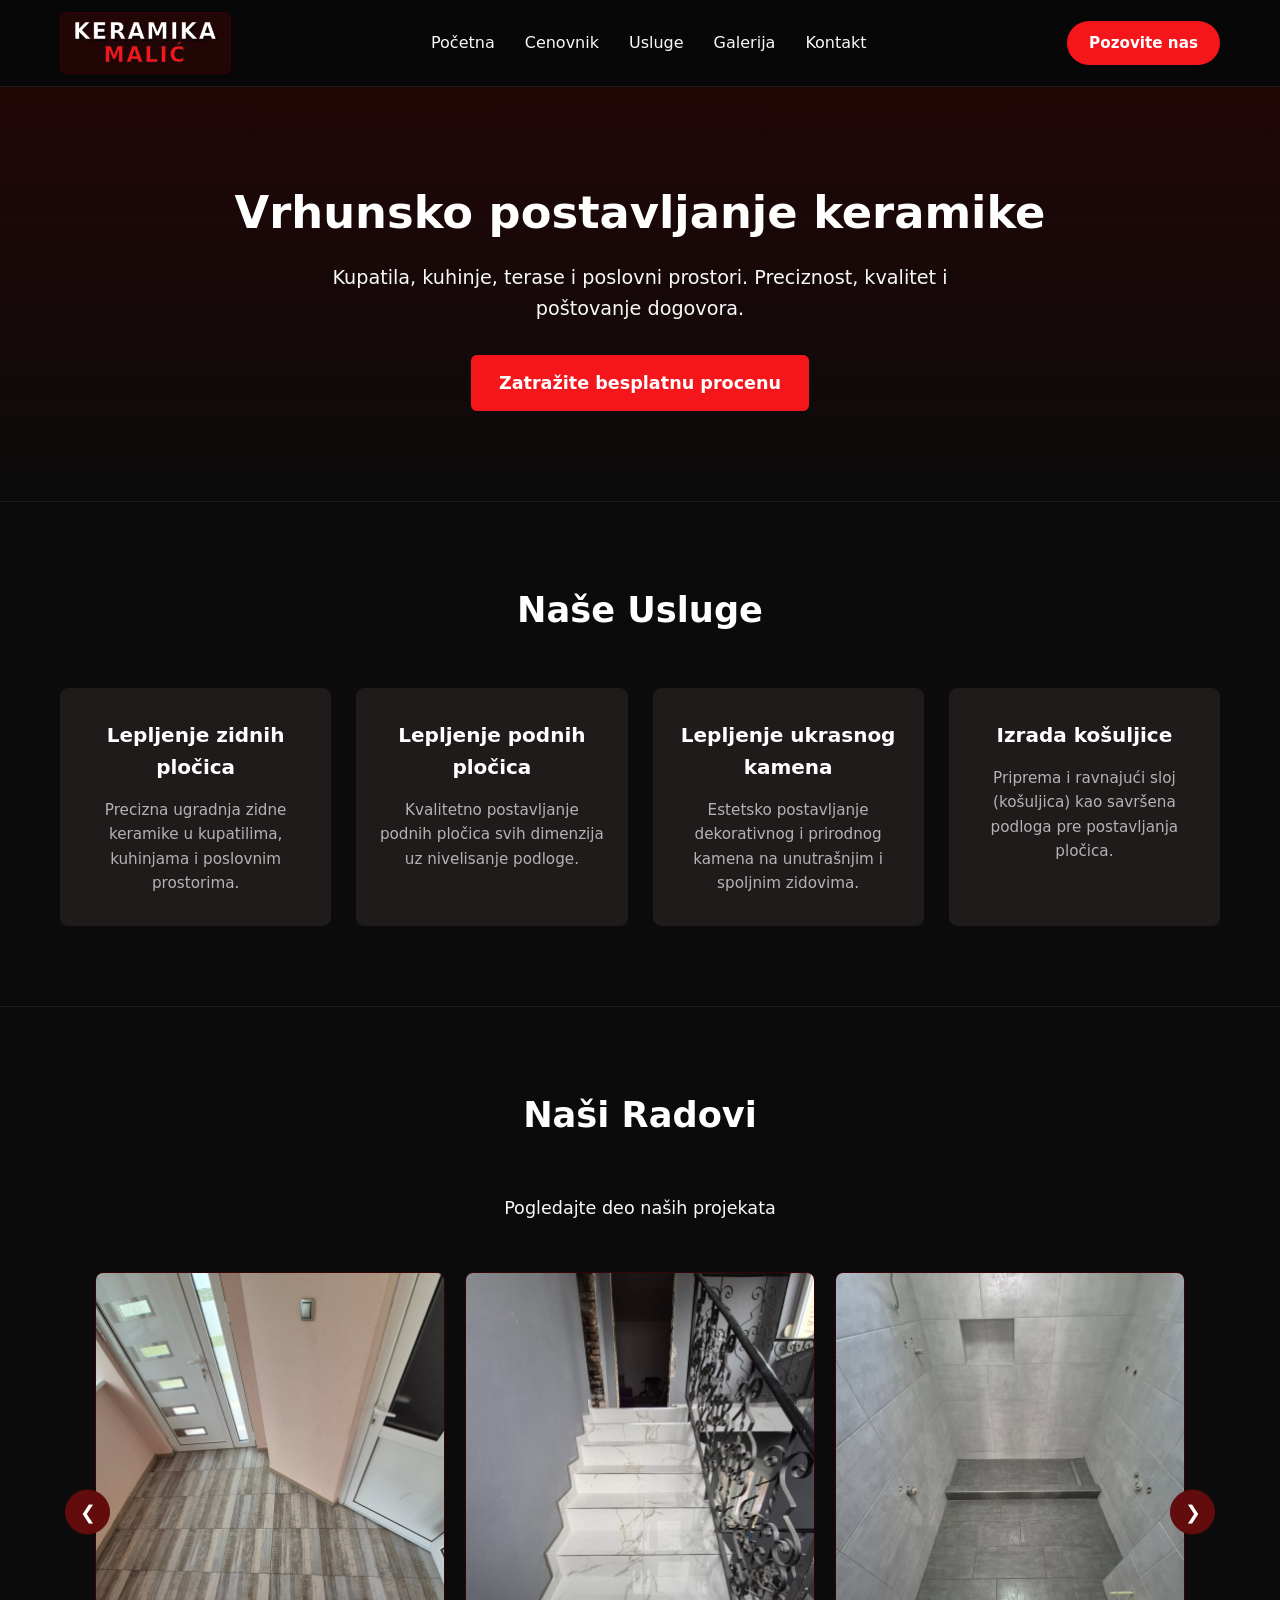
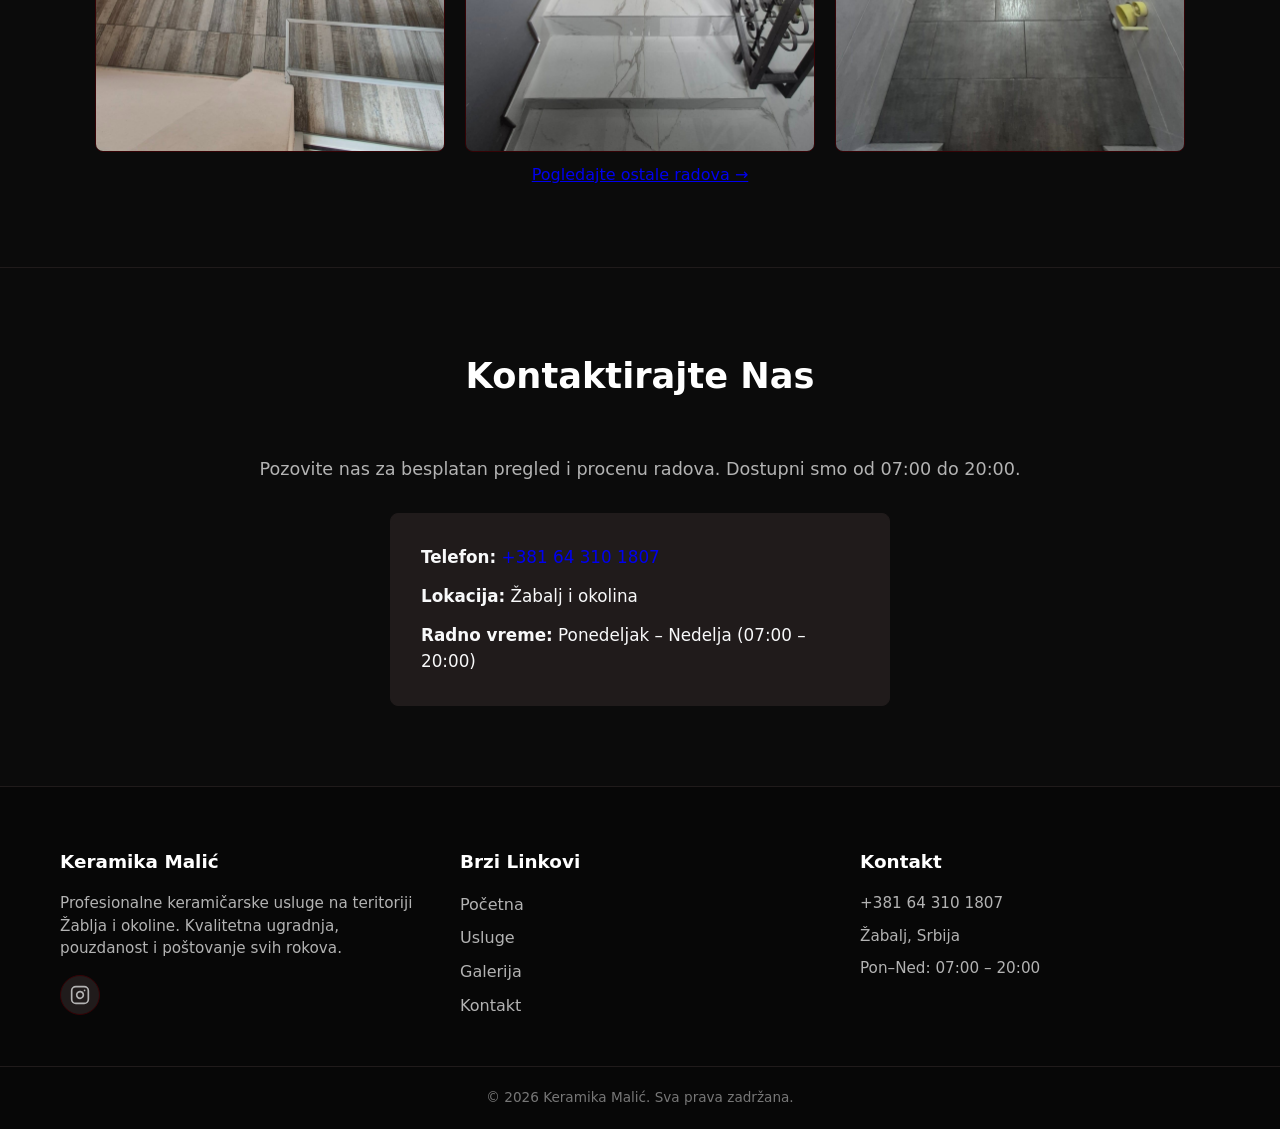
==== index.html @ df6ec3b8 "Add extended footer" ====
<!DOCTYPE html>
<html lang="sr">
<head>
  <meta charset="UTF-8">
  <meta name="viewport" content="width=device-width, initial-scale=1.0">
  <title>Malić Keramika</title>
  <link rel="stylesheet" href="style.css">
</head>
<body>

  <nav class="navbar">
    <div class="nav-container">
      
      <a href="#" class="logo-link">
        <div class="logo-box">
          <span class="logo-top">KERAMIKA</span>
          <span class="logo-bottom">MALIĆ</span>
        </div>
      </a>

      <ul class="nav-links">
        <li><a href="#">Početna</a></li>
        <li><a href="#pricing">Cenovnik</a></li>
        <li><a href="#services">Usluge</a></li>
        <li><a href="#gallery">Galerija</a></li>
        <li><a href="#contact">Kontakt</a></li>
      </ul>

      <div class="nav-action">
        <a href="tel:+381643101807" class="btn-call">Pozovite nas</a>
      </div>

    </div>
  </nav>

  <header class="hero">
    <div class="container hero-content">
      <h1>Vrhunsko postavljanje keramike</h1>
      <p>Kupatila, kuhinje, terase i poslovni prostori. Preciznost, kvalitet i poštovanje dogovora.</p>
      <a href="#contact" class="btn-primary">Zatražite besplatnu procenu</a>
    </div>
  </header>

  <section id="services" class="services-section">
    <div class="container">
      <h2 class="section-title">Naše Usluge</h2>
      
      <div class="services-grid">
        
        <div class="service-card">
          <h3>Lepljenje zidnih pločica</h3>
          <p>Precizna ugradnja zidne keramike u kupatilima, kuhinjama i poslovnim prostorima.</p>
        </div>

        <div class="service-card">
          <h3>Lepljenje podnih pločica</h3>
          <p>Kvalitetno postavljanje podnih pločica svih dimenzija uz nivelisanje podloge.</p>
        </div>

        <div class="service-card">
          <h3>Lepljenje ukrasnog kamena</h3>
          <p>Estetsko postavljanje dekorativnog i prirodnog kamena na unutrašnjim i spoljnim zidovima.</p>
        </div>

        <div class="service-card">
          <h3>Izrada košuljice</h3>
          <p>Priprema i ravnajući sloj (košuljica) kao savršena podloga pre postavljanja pločica.</p>
        </div>

      </div>
    </div>
  </section>

  <section id="gallery" class="gallery-section">
    <div class="container">
      <h2 class="section-title">Naši Radovi</h2>
      <p class="gallery-subtitle">Pogledajte deo naših projekata</p>
      
      <div class="carousel-container">
        <button class="carousel-btn prev-btn" onclick="scrollGallery(-1)">❮</button>
        
        <div class="carousel-track" id="galleryTrack">
          <div class="gallery-card"><img src="images/works/slika (20).jpeg" alt="Rad 1"></div>
          <div class="gallery-card"><img src="images/works/slika (10).jpeg" alt="Rad 2"></div>
          <div class="gallery-card"><img src="images/works/slika (3).jpeg" alt="Rad 3"></div>
          <div class="gallery-card"><img src="images/works/slika (14).jpeg" alt="Rad 4"></div>
          <div class="gallery-card"><img src="images/works/slika (22).jpeg" alt="Rad 5"></div>
          <div class="gallery-card"><img src="images/works/slika (6).jpeg" alt="Rad 6"></div>
          <div class="gallery-card"><img src="images/works/slika (17).jpeg" alt="Rad 7"></div>
          <div class="gallery-card"><img src="images/works/slika (8).jpeg" alt="Rad 8"></div>
        </div>
        
        <button class="carousel-btn next-btn" onclick="scrollGallery(1)">❯</button>
      </div>

      <div class="gallery-cta">
        <a href="gallery.html" class="btn-secondary">Pogledajte ostale radova →</a>
      </div>
    </div>
  </section>

  <section id="contact" class="contact-section">
    <div class="container contact-container">
      <h2 class="section-title">Kontaktirajte Nas</h2>
      <p class="contact-desc">Pozovite nas za besplatan pregled i procenu radova. Dostupni smo od 07:00 do 20:00.</p>
      
      <div class="contact-info">
        <p><strong>Telefon:</strong> <a href="tel:+381656406362">+381 64 310 1807</a></p>
        <p><strong>Lokacija:</strong> Žabalj i okolina</p>
        <p><strong>Radno vreme:</strong> Ponedeljak – Nedelja (07:00 – 20:00)</p>
      </div>
    </div>
  </section>

  <footer>
    <div class="container footer-container">
      <div class="footer-col">
        <h3>Keramika Malić</h3>
        <p>Profesionalne keramičarske usluge na teritoriji Žablja i okoline. Kvalitetna ugradnja, pouzdanost i poštovanje svih rokova.</p>
        <div class="footer-social">
          <a href="#" target="_blank" aria-label="Instagram" class="social-icon">
            <svg xmlns="http://www.w3.org/2000/svg" width="20" height="20" viewBox="0 0 24 24" fill="none" stroke="currentColor" stroke-width="2" stroke-linecap="round" stroke-linejoin="round"><rect x="2" y="2" width="20" height="20" rx="5" ry="5"></rect><path d="M16 11.37A4 4 0 1 1 12.63 8 4 4 0 0 1 16 11.37z"></path><line x1="17.5" y1="6.5" x2="17.51" y2="6.5"></line></svg>
          </a>
        </div>
      </div>

      <div class="footer-col">
        <h4>Brzi Linkovi</h4>
        <ul class="footer-links">
          <li><a href="#">Početna</a></li>
          <li><a href="#services">Usluge</a></li>
          <li><a href="#gallery">Galerija</a></li>
          <li><a href="#contact">Kontakt</a></li>
        </ul>
      </div>

      <div class="footer-col">
        <h4>Kontakt</h4>
        <p><a href="tel:+381643101807">+381 64 310 1807</a></p>
        <p>Žabalj, Srbija</p>
        <p>Pon–Ned: 07:00 – 20:00</p>
      </div>
    </div>
    
    <div class="footer-bottom">
      <p>&copy; 2026 Keramika Malić. Sva prava zadržana.</p>
    </div>
  </footer>

  <script src="script.js"></script> 

</body>
</html>
---- style.css ----
:root {
  --onyx: #0B0B0Bff;
  --mahogany-red: #A41215ff;
  --bright-red: #F5161C;
  --smoky-rose: #8C5450ff;
  --light-coral: #D89089ff;
  --coffee-bean: #220606ff;
  --rich-mahogany: #350306ff;
  --black-cherry: #630C0Dff;
  --black: #070707ff;
  --shadow-grey: #201B1Bff;
}

* {
  box-sizing: border-box;
  margin: 0;
  padding: 0;
}

body {
  background-color: var(--onyx);
  color: #f8f9fa;
  font-family: system-ui, -apple-system, BlinkMacSystemFont, 'Segoe UI', Roboto, Oxygen, Ubuntu, Cantarell, sans-serif;
  line-height: 1.6;
}

.container {
  max-width: 1200px;
  margin: 0 auto;
  padding: 0 20px;
}

.navbar {
  background-color: var(--black);
  border-bottom: 1px solid var(--shadow-grey);
  position: sticky;
  top: 0;
  z-index: 1000;
  padding: 12px 0;
}

.nav-container {
  max-width: 1200px;
  margin: 0 auto;
  padding: 0 20px;
  display: flex;
  align-items: center;
  justify-content: space-between;
}

.logo-link {
  text-decoration: none;
}

.logo-box {
  padding: 6px 12px;
  border-radius: 6px;
  line-height: 1.1;
  text-align: center;
  background-color: var(--coffee-bean);
  border: 1px solid var(--rich-mahogany);
}

.logo-top {
  display: block;
  font-size: 1.4rem;
  letter-spacing: 1.5px;
  color: #ffffff;
  font-weight: 900;
  -webkit-text-stroke: 0.5px var(--rich-mahogany);
  text-shadow: 2px 2px 0px var(--black);
}

.logo-bottom {
  display: block;
  font-size: 1.3rem;
  letter-spacing: 2px;
  color: var(--bright-red);
  font-weight: 700;
  -webkit-text-stroke: 0.5px var(--shadow-grey);
}

.nav-links {
  list-style: none;
  display: flex;
  gap: 30px;
}

.nav-links a {
  text-decoration: none;
  color: #f8f9fa;
  font-weight: 500;
  font-size: 1rem;
  transition: color 0.3s ease;
}

.btn-call {
  text-decoration: none;
  background-color: var(--bright-red);
  color: #ffffff;
  padding: 10px 22px;
  border-radius: 50px;
  font-weight: bold;
  font-size: 0.95rem;
  transition: background-color 0.3s ease, transform 0.2s ease;
  display: inline-block;
}

.btn-call:hover {
  background-color: var(--mahogany-red);
  transform: translateY(-2px);
}

.hero {
  background: linear-gradient(180deg, var(--coffee-bean) 0%, var(--onyx) 100%);
  padding: 90px 0;
  text-align: center;
  border-bottom: 1px solid var(--shadow-grey);
}

.hero-content h1 {
  font-size: 2.8rem;
  margin-bottom: 15px;
  color: #ffffff;
  font-weight: 800;
}

.hero-content p {
  font-size: 1.2rem;
  max-width: 650px;
  margin: 0 auto 30px auto;
}

.btn-primary {
  text-decoration: none;
  background-color: var(--bright-red);
  color: #ffffff;
  padding: 14px 28px;
  border-radius: 6px;
  font-weight: bold;
  font-size: 1.1rem;
  display: inline-block;
  transition: background-color 0.3s ease;
}

.btn-primary:hover {
  background-color: var(--mahogany-red);
}

.services-section {
  padding: 80px 0;
}

.section-title {
  text-align: center;
  font-size: 2.2rem;
  margin-bottom: 50px;
  color: #ffffff;
  position: relative;
}

.services-grid {
  display: grid;
  grid-template-columns: repeat(auto-fit, minmax(250px, 1fr));
  gap: 25px;
}

.service-card {
  background-color: var(--shadow-grey);
  border: 1px solid var(--shadow-grey);
  padding: 30px 20px;
  border-radius: 8px;
  text-align: center;
  transition: transform 0.3s ease, border-color 0.3s ease;
}

.service-card:hover {
  transform: translateY(-5px);
}

.service-card h3 {
  font-size: 1.25rem;
  margin-bottom: 15px;
  color: #ffffff;
}

.service-card p {
  color: #b3b3b3;
  font-size: 0.95rem;
}

.gallery-section {
  background-color: var(--black-2);
  padding: 80px 0;
  text-align: center;
  border-top: 1px solid var(--shadow-grey);
  border-bottom: 1px solid var(--shadow-grey);
}

.gallery-subtitle {
  text-align: center;
  margin-bottom: 40px;
  font-size: 1.1rem;
}

.full-gallery-grid {
  display: grid;
  grid-template-columns: repeat(auto-fill, minmax(280px, 1fr));
  gap: 20px;
}

.gallery-card {
  background-color: var(--shadow-grey);
  border: 1px solid var(--rich-mahogany);
  height: 480px;
  border-radius: 8px;
  overflow: hidden;
  transition: transform 0.3s ease, border-color 0.3s ease;
}

.gallery-card:hover {
  transform: translateY(-4px);
}

.gallery-card img {
  width: 100%;
  height: 100%;
  object-fit: cover;
  display: block;
}

.carousel-container {
  position: relative;
  display: flex;
  align-items: center;
  max-width: 1100px;
  margin: 0 auto;
}

.carousel-track {
  display: flex;
  gap: 20px;
  overflow-x: auto;
  scroll-behavior: smooth;
  scrollbar-width: none;
  padding: 10px 5px;
  width: 100%;
}

.carousel-track::-webkit-scrollbar {
  display: none;
}

.carousel-track .gallery-card {
  flex: 0 0 350px;
  height: 480px;
  border-radius: 8px;
  overflow: hidden;
  background-color: var(--shadow-grey);
  border: 1px solid var(--rich-mahogany);
  transition: transform 0.3s ease, border-color 0.3s ease;
}

.carousel-track .gallery-card:hover {
  transform: translateY(-4px);
}

.carousel-track .gallery-card img {
  width: 100%;
  height: 100%;
  object-fit: cover;
  display: block;
}

.carousel-btn {
  position: absolute;
  top: 50%;
  transform: translateY(-50%);
  background-color: var(--black-cherry);
  color: white;
  border: 1px solid var(--black-cherry);
  font-size: 1.2rem;
  width: 45px;
  height: 45px;
  cursor: pointer;
  z-index: 10;
  border-radius: 50%;
  display: flex;
  align-items: center;
  justify-content: center;
  transition: background-color 0.3s ease, transform 0.2s ease;
}

.carousel-btn:hover {
  background-color: var(--bright-red);
  border: 1px solid var(--bright-red);
  transform: translateY(-50%) scale(1.1);
}

.prev-btn {
  left: -25px;
}

.next-btn {
  right: -25px;
}

.contact-section {
  padding: 80px 0;
  text-align: center;
}

.contact-desc {
  color: #b3b3b3;
  margin-bottom: 30px;
  font-size: 1.1rem;
}

.contact-info {
  background-color: var(--shadow-grey);
  max-width: 500px;
  margin: 0 auto;
  padding: 30px;
  border-radius: 8px;
  border: 1px solid var(--shadow-grey);
  text-align: left;
  display: flex;
  flex-direction: column;
  gap: 12px;
}

.contact-info p {
  font-size: 1.05rem;
}

.contact-info a {
  text-decoration: none;
}

.contact-info a:hover {
  text-decoration: underline;
}

footer {
  background-color: var(--black);
  color: #b3b3b3;
  padding: 60px 0 20px 0;
  border-top: 1px solid var(--shadow-grey);
}

.footer-container {
  display: grid;
  grid-template-columns: repeat(auto-fit, minmax(240px, 1fr));
  gap: 40px;
  margin-bottom: 40px;
}

.footer-col h3, .footer-col h4 {
  color: #ffffff;
  margin-bottom: 15px;
  font-size: 1.15rem;
}

.footer-col p {
  font-size: 0.95rem;
  margin-bottom: 10px;
  line-height: 1.5;
}

.footer-links {
  list-style: none;
  padding: 0;
}

.footer-links li {
  margin-bottom: 8px;
}

.footer-links a, .footer-col a {
  text-decoration: none;
  color: #b3b3b3;
  transition: color 0.3s ease;
}

.footer-links a:hover, .footer-col a:hover {
  color: var(--bright-red);
}

.footer-social {
  margin-top: 15px;
}

.footer-social a:hover {
  color: var(--light-coral);
}

.social-icon {
  display: inline-flex;
  align-items: center;
  justify-content: center;
  width: 40px;
  height: 40px;
  background-color: var(--shadow-grey);
  color: #ffffff;
  border-radius: 50%;
  border: 1px solid var(--rich-mahogany);
  transition: background-color 0.3s ease, border-color 0.3s ease, transform 0.2s ease;
}

.social-icon:hover {
  background-color: var(--bright-red);
  border-color: var(--bright-red);
  transform: translateY(-2px);
}

.footer-bottom {
  text-align: center;
  padding-top: 20px;
  border-top: 1px solid var(--shadow-grey);
  font-size: 0.85rem;
  color: #777777;
}

@media (max-width: 768px) {
  .nav-container {
    flex-direction: column;
    gap: 15px;

  }
  .nav-links {
    gap: 15px;
    font-size: 0.9rem;
  }
  .hero-content h1 {
    font-size: 2rem;
  }
}

@media (max-width: 768px) {
  .carousel-btn {
    display: none;
  }
}
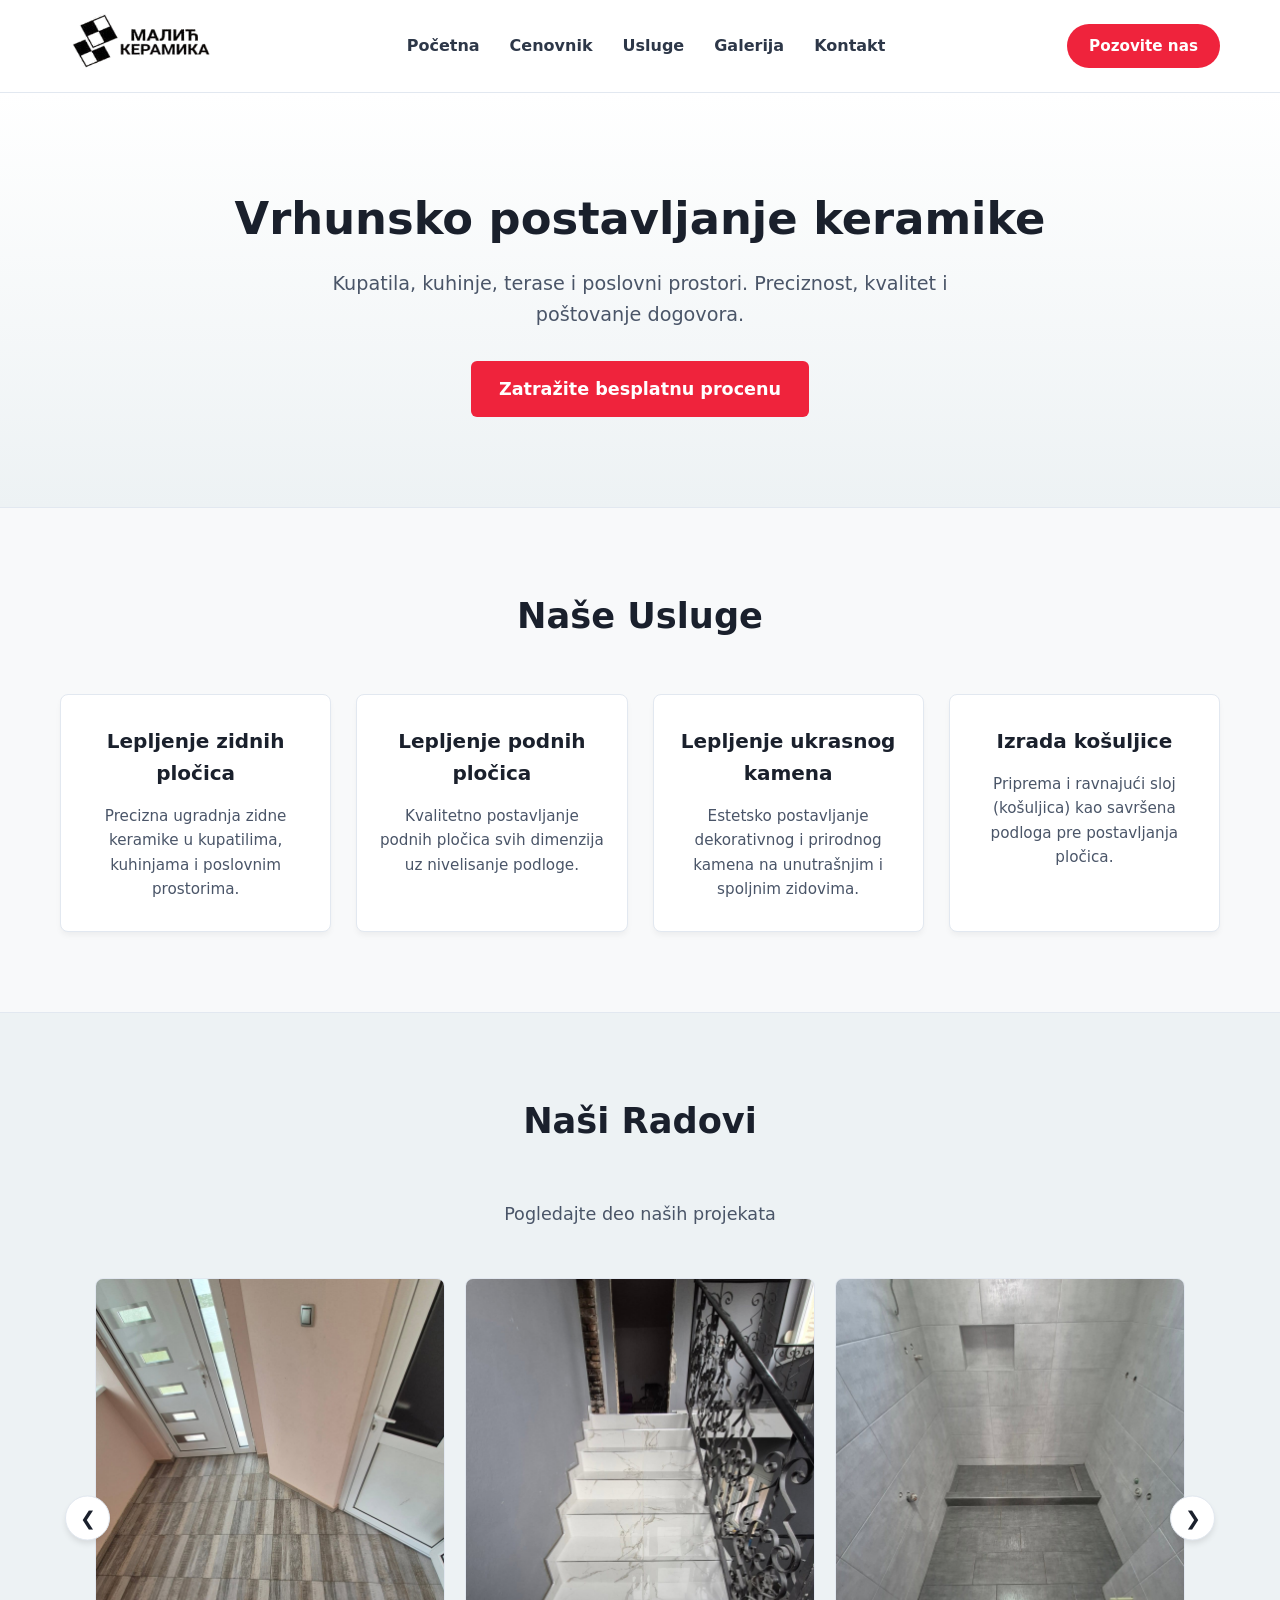
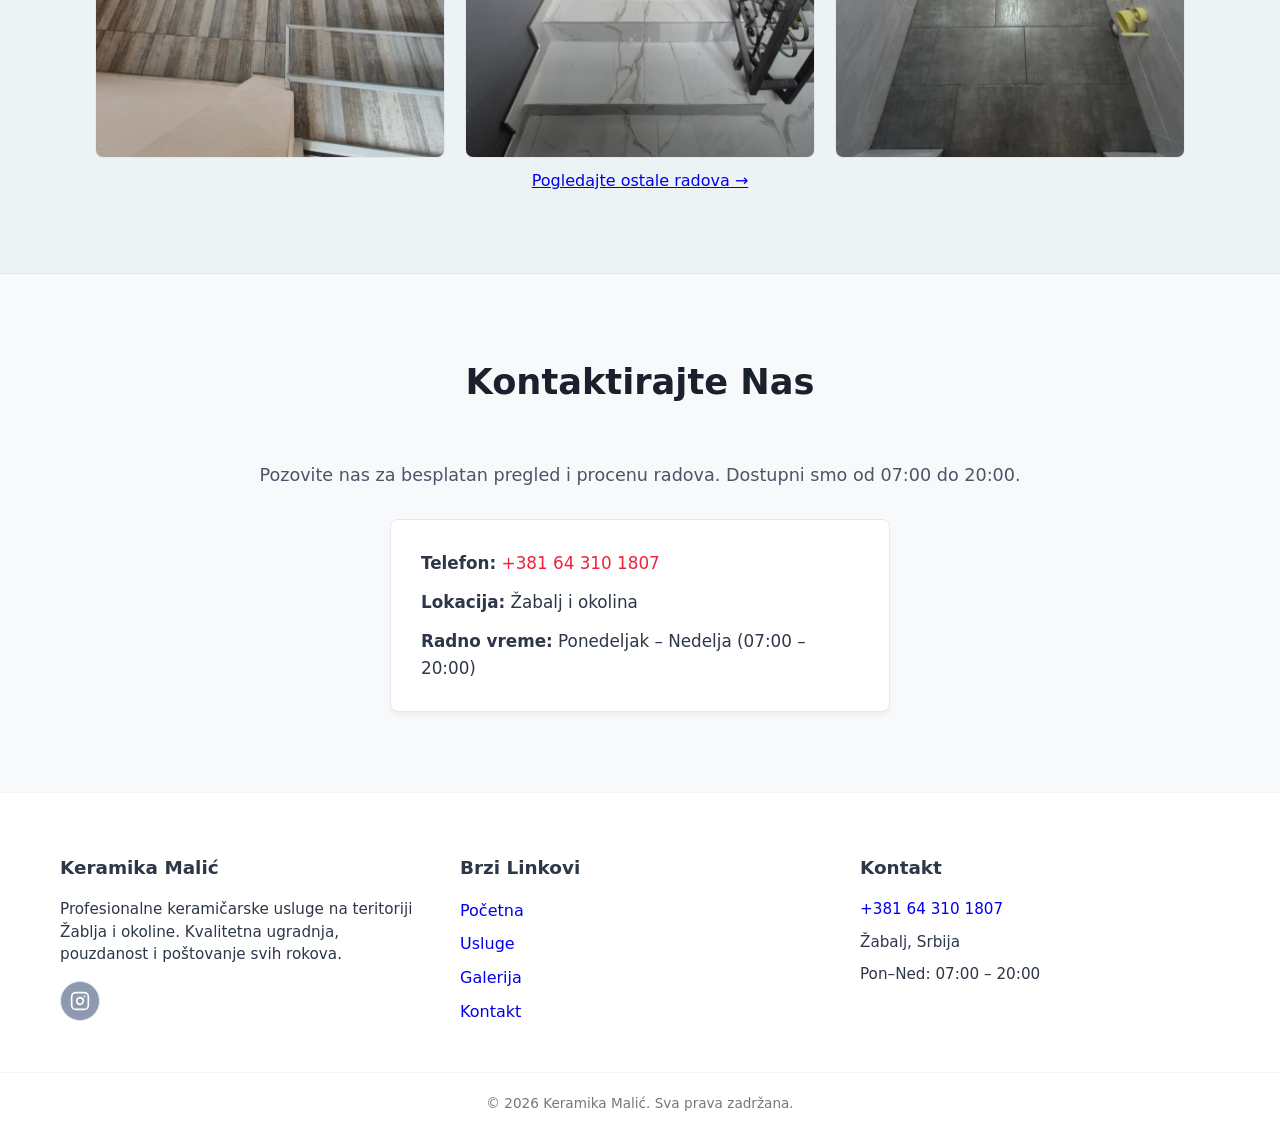
==== commit 5232a832: "Price page" ====
--- a/index.html
+++ b/index.html
@@ -12,17 +12,14 @@
     <div class="nav-container">
       
       <a href="#" class="logo-link">
-        <div class="logo-box">
-          <span class="logo-top">KERAMIKA</span>
-          <span class="logo-bottom">MALIĆ</span>
-        </div>
+        <img src="images/logoLight-remove.png" alt="Keramika Malić Logo" class="logo-img">
       </a>
 
       <ul class="nav-links">
-        <li><a href="#">Početna</a></li>
-        <li><a href="#pricing">Cenovnik</a></li>
+        <li><a href="index.html">Početna</a></li>
+        <li><a href="pricing.html">Cenovnik</a></li>
         <li><a href="#services">Usluge</a></li>
-        <li><a href="#gallery">Galerija</a></li>
+        <li><a href="gallery.html">Galerija</a></li>
         <li><a href="#contact">Kontakt</a></li>
       </ul>
 
--- a/style.css
+++ b/style.css
@@ -1,14 +1,14 @@
 :root {
-  --onyx: #0B0B0Bff;
-  --mahogany-red: #A41215ff;
-  --bright-red: #F5161C;
-  --smoky-rose: #8C5450ff;
-  --light-coral: #D89089ff;
-  --coffee-bean: #220606ff;
-  --rich-mahogany: #350306ff;
-  --black-cherry: #630C0Dff;
-  --black: #070707ff;
-  --shadow-grey: #201B1Bff;
+  --onyx: #F8F9FA;            
+  --mahogany-red: #D90429;     
+  --bright-red: #EF233C;       
+  --smoky-rose: #8D99AE;       
+  --light-coral: #EDF2F4;      
+  --coffee-bean: #FFFFFF;      
+  --rich-mahogany: #E2E8F0;    
+  --black-cherry: #EF233C;    
+  --black: #FFFFFF;            
+  --shadow-grey: #F1F5F9;      
 }
 
 * {
@@ -19,7 +19,7 @@
 
 body {
   background-color: var(--onyx);
-  color: #f8f9fa;
+  color: #2D3748;
   font-family: system-ui, -apple-system, BlinkMacSystemFont, 'Segoe UI', Roboto, Oxygen, Ubuntu, Cantarell, sans-serif;
   line-height: 1.6;
 }
@@ -32,7 +32,7 @@
 
 .navbar {
   background-color: var(--black);
-  border-bottom: 1px solid var(--shadow-grey);
+  border-bottom: 1px solid var(--rich-mahogany);
   position: sticky;
   top: 0;
   z-index: 1000;
@@ -57,27 +57,13 @@
   border-radius: 6px;
   line-height: 1.1;
   text-align: center;
-  background-color: var(--coffee-bean);
-  border: 1px solid var(--rich-mahogany);
-}
-
-.logo-top {
-  display: block;
-  font-size: 1.4rem;
-  letter-spacing: 1.5px;
-  color: #ffffff;
-  font-weight: 900;
-  -webkit-text-stroke: 0.5px var(--rich-mahogany);
-  text-shadow: 2px 2px 0px var(--black);
-}
-
-.logo-bottom {
-  display: block;
-  font-size: 1.3rem;
-  letter-spacing: 2px;
-  color: var(--bright-red);
-  font-weight: 700;
-  -webkit-text-stroke: 0.5px var(--shadow-grey);
+  background-color: var(--light-coral);
+  border: 1px solid var(--rich-mahogany);
+}
+
+.logo-img {
+  height: 60px;
+  width: 165px;
 }
 
 .nav-links {
@@ -88,10 +74,14 @@
 
 .nav-links a {
   text-decoration: none;
-  color: #f8f9fa;
-  font-weight: 500;
+  color: #2D3748;
+  font-weight: 600;
   font-size: 1rem;
   transition: color 0.3s ease;
+}
+
+.nav-links a:hover {
+  color: var(--bright-red);
 }
 
 .btn-call {
@@ -112,21 +102,22 @@
 }
 
 .hero {
-  background: linear-gradient(180deg, var(--coffee-bean) 0%, var(--onyx) 100%);
+  background: linear-gradient(180deg, #FFFFFF 0%, var(--light-coral) 100%);
   padding: 90px 0;
   text-align: center;
-  border-bottom: 1px solid var(--shadow-grey);
+  border-bottom: 1px solid var(--rich-mahogany);
 }
 
 .hero-content h1 {
   font-size: 2.8rem;
   margin-bottom: 15px;
-  color: #ffffff;
+  color: #1A202C;
   font-weight: 800;
 }
 
 .hero-content p {
   font-size: 1.2rem;
+  color: #4A5568;
   max-width: 650px;
   margin: 0 auto 30px auto;
 }
@@ -155,7 +146,7 @@
   text-align: center;
   font-size: 2.2rem;
   margin-bottom: 50px;
-  color: #ffffff;
+  color: #1A202C;
   position: relative;
 }
 
@@ -166,41 +157,44 @@
 }
 
 .service-card {
-  background-color: var(--shadow-grey);
-  border: 1px solid var(--shadow-grey);
+  background-color: #FFFFFF;
+  border: 1px solid var(--rich-mahogany);
   padding: 30px 20px;
   border-radius: 8px;
   text-align: center;
-  transition: transform 0.3s ease, border-color 0.3s ease;
+  box-shadow: 0 4px 6px -1px rgba(0, 0, 0, 0.05);
+  transition: transform 0.3s ease, border-color 0.3s ease, box-shadow 0.3s ease;
 }
 
 .service-card:hover {
   transform: translateY(-5px);
+  box-shadow: 0 10px 15px -3px rgba(0, 0, 0, 0.1);
 }
 
 .service-card h3 {
   font-size: 1.25rem;
   margin-bottom: 15px;
-  color: #ffffff;
+  color: #1A202C;
 }
 
 .service-card p {
-  color: #b3b3b3;
+  color: #4A5568;
   font-size: 0.95rem;
 }
 
 .gallery-section {
-  background-color: var(--black-2);
+  background-color: var(--light-coral);
   padding: 80px 0;
   text-align: center;
-  border-top: 1px solid var(--shadow-grey);
-  border-bottom: 1px solid var(--shadow-grey);
+  border-top: 1px solid var(--rich-mahogany);
+  border-bottom: 1px solid var(--rich-mahogany);
 }
 
 .gallery-subtitle {
   text-align: center;
   margin-bottom: 40px;
   font-size: 1.1rem;
+  color: #4A5568;
 }
 
 .full-gallery-grid {
@@ -210,7 +204,7 @@
 }
 
 .gallery-card {
-  background-color: var(--shadow-grey);
+  background-color: #FFFFFF;
   border: 1px solid var(--rich-mahogany);
   height: 480px;
   border-radius: 8px;
@@ -252,11 +246,11 @@
 }
 
 .carousel-track .gallery-card {
-  flex: 0 0 350px;
+  flex: 0 0 350px; 
   height: 480px;
   border-radius: 8px;
   overflow: hidden;
-  background-color: var(--shadow-grey);
+  background-color: #FFFFFF;
   border: 1px solid var(--rich-mahogany);
   transition: transform 0.3s ease, border-color 0.3s ease;
 }
@@ -276,9 +270,9 @@
   position: absolute;
   top: 50%;
   transform: translateY(-50%);
-  background-color: var(--black-cherry);
-  color: white;
-  border: 1px solid var(--black-cherry);
+  background-color: #FFFFFF;
+  color: #1A202C;
+  border: 1px solid var(--rich-mahogany);
   font-size: 1.2rem;
   width: 45px;
   height: 45px;
@@ -288,11 +282,13 @@
   display: flex;
   align-items: center;
   justify-content: center;
-  transition: background-color 0.3s ease, transform 0.2s ease;
+  box-shadow: 0 4px 6px -1px rgba(0, 0, 0, 0.1);
+  transition: background-color 0.3s ease, transform 0.2s ease, color 0.3s ease;
 }
 
 .carousel-btn:hover {
   background-color: var(--bright-red);
+  color: white;
   border: 1px solid var(--bright-red);
   transform: translateY(-50%) scale(1.1);
 }
@@ -311,30 +307,33 @@
 }
 
 .contact-desc {
-  color: #b3b3b3;
+  color: #4A5568;
   margin-bottom: 30px;
   font-size: 1.1rem;
 }
 
 .contact-info {
-  background-color: var(--shadow-grey);
+  background-color: #FFFFFF;
   max-width: 500px;
   margin: 0 auto;
   padding: 30px;
   border-radius: 8px;
-  border: 1px solid var(--shadow-grey);
+  border: 1px solid var(--rich-mahogany);
   text-align: left;
   display: flex;
   flex-direction: column;
   gap: 12px;
+  box-shadow: 0 4px 6px -1px rgba(0, 0, 0, 0.05);
 }
 
 .contact-info p {
   font-size: 1.05rem;
+  color: #2D3748;
 }
 
 .contact-info a {
   text-decoration: none;
+  color: var(--bright-red);
 }
 
 .contact-info a:hover {
@@ -343,7 +342,6 @@
 
 footer {
   background-color: var(--black);
-  color: #b3b3b3;
   padding: 60px 0 20px 0;
   border-top: 1px solid var(--shadow-grey);
 }
@@ -356,7 +354,6 @@
 }
 
 .footer-col h3, .footer-col h4 {
-  color: #ffffff;
   margin-bottom: 15px;
   font-size: 1.15rem;
 }
@@ -378,7 +375,6 @@
 
 .footer-links a, .footer-col a {
   text-decoration: none;
-  color: #b3b3b3;
   transition: color 0.3s ease;
 }
 
@@ -400,8 +396,8 @@
   justify-content: center;
   width: 40px;
   height: 40px;
-  background-color: var(--shadow-grey);
-  color: #ffffff;
+  background-color: var(--smoky-rose);
+  color: white;
   border-radius: 50%;
   border: 1px solid var(--rich-mahogany);
   transition: background-color 0.3s ease, border-color 0.3s ease, transform 0.2s ease;
@@ -419,6 +415,82 @@
   border-top: 1px solid var(--shadow-grey);
   font-size: 0.85rem;
   color: #777777;
+}
+
+.pricing-page-section {
+  padding: 60px 0;
+  text-align: center;
+}
+
+.pricing-subtitle {
+  margin-bottom: 40px;
+  font-size: 1.1rem;
+}
+
+.pricing-grid {
+  display: grid;
+  grid-template-columns: repeat(auto-fit, minmax(320px, 1fr));
+  gap: 25px;
+  margin-bottom: 50px;
+}
+
+.pricing-card {
+  background-color: var(--shadow-grey);
+  border: 1px solid var(--rich-mahogany);
+  padding: 35px 25px;
+  border-radius: 8px;
+  text-align: center;
+  transition: transform 0.3s ease, border-color 0.3s ease;
+  display: flex;
+  flex-direction: column;
+  justify-content: space-between;
+}
+
+.pricing-card:hover {
+  transform: translateY(-5px);
+  border-color: var(--bright-red);
+}
+
+.pricing-card h3 {
+  font-size: 1.3rem;
+  margin-bottom: 15px;
+}
+
+.pricing-card .price {
+  font-size: 2rem;
+  font-weight: 800;
+  color: var(--bright-red);
+  margin-bottom: 15px;
+}
+
+.pricing-card .price .unit {
+  font-size: 1rem;
+  font-weight: 400;
+  color: #b3b3b3;
+}
+
+.pricing-card p {
+  color: #b3b3b3;
+  font-size: 0.95rem;
+}
+
+.highlight-card {
+  border-color: var(--bright-red);
+  background: linear-gradient(135deg, var(--shadow-grey) 0%, var(--coffee-bean) 100%);
+}
+
+.pricing-cta-box {
+  background-color: var(--shadow-grey);
+  border: 1px solid var(--rich-mahogany);
+  padding: 30px;
+  border-radius: 8px;
+  max-width: 700px;
+  margin: 0 auto;
+}
+
+.pricing-cta-box p {
+  font-size: 1.1rem;
+  margin-bottom: 20px;
 }
 
 @media (max-width: 768px) {
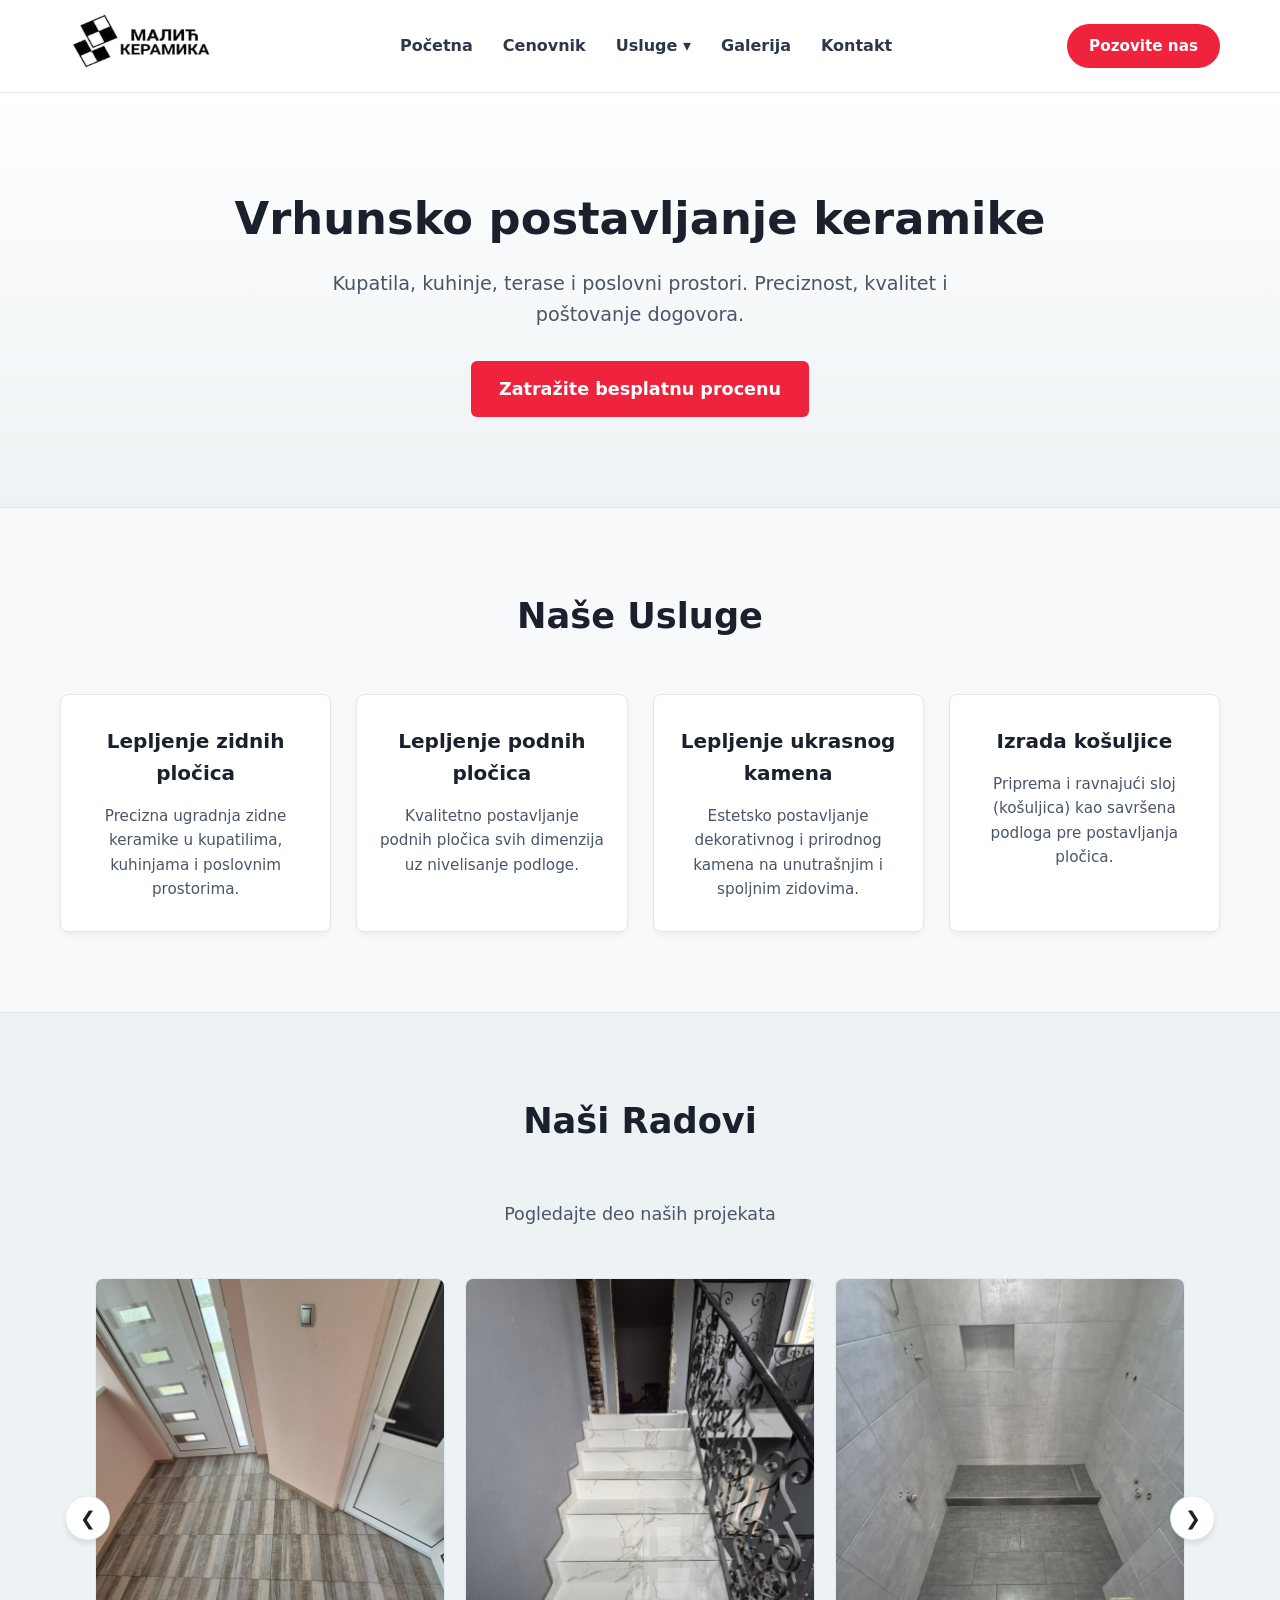
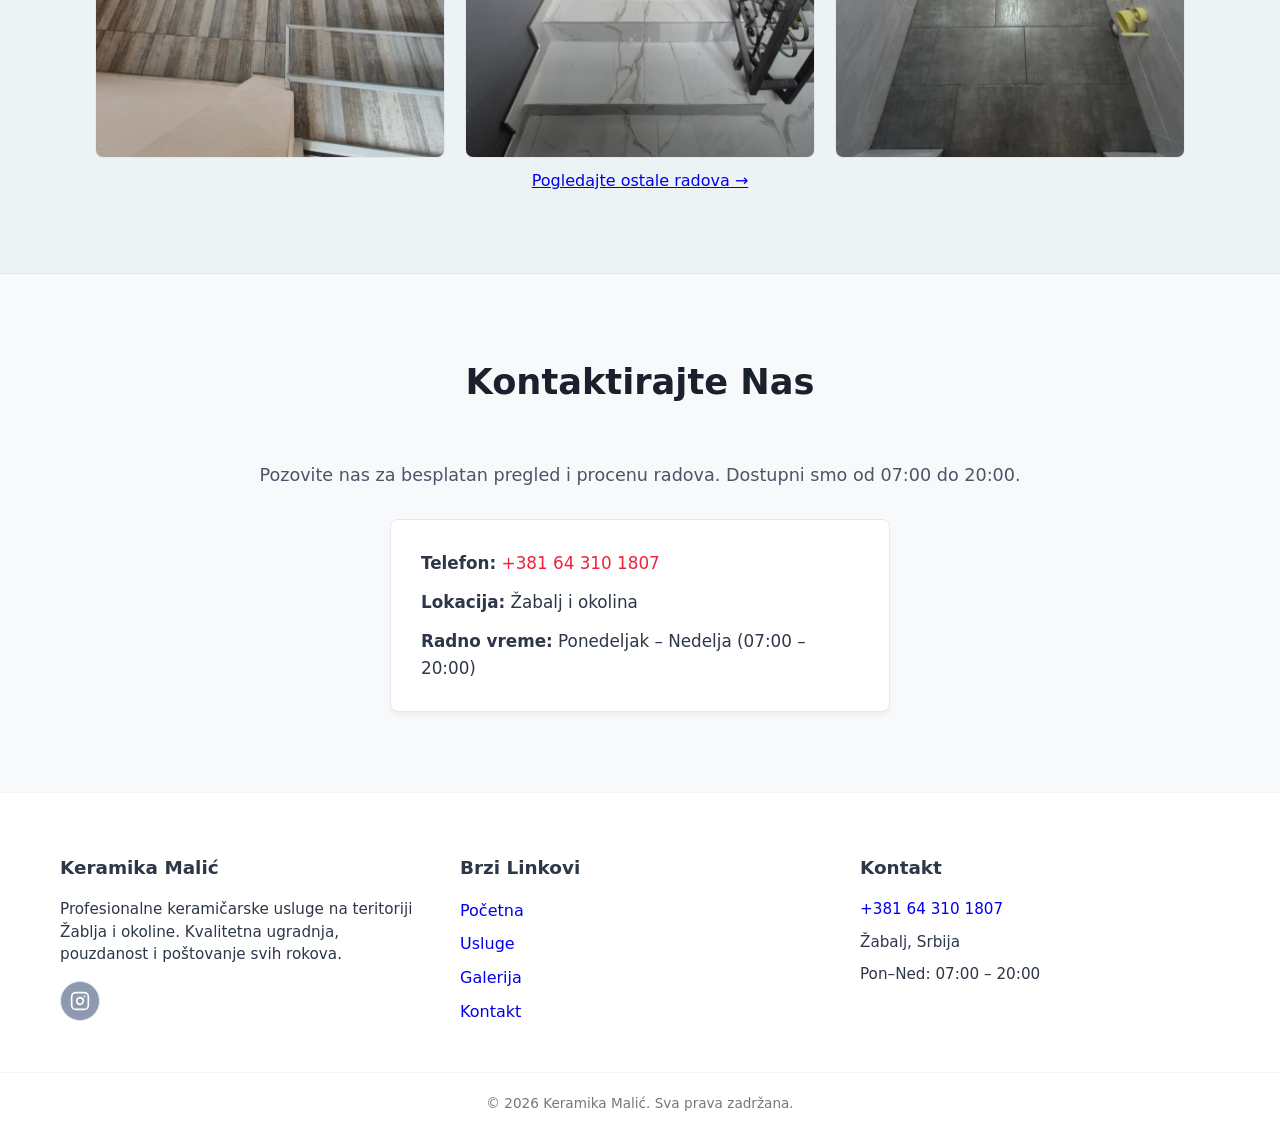
==== commit a6d8da1f: "Services dropdown and pages" ====
--- a/index.html
+++ b/index.html
@@ -18,7 +18,17 @@
       <ul class="nav-links">
         <li><a href="index.html">Početna</a></li>
         <li><a href="pricing.html">Cenovnik</a></li>
-        <li><a href="#services">Usluge</a></li>
+
+        <li class="dropdown">
+          <a href="#services" class="drop-btn">Usluge ▾</a>
+          <ul class="dropdown-menu">
+            <li><a href="bathroom-adaptation.html">Adaptacija kupatila</a></li>
+            <li><a href="tile-installation.html">Postavljanje pločica</a></li>
+            <li><a href="stair-tiling.html">Oblaganje stepenica</a></li>
+            <li><a href="terraces-balconies.html">Terasi i balkoni</a></li>
+          </ul>
+        </li>
+
         <li><a href="gallery.html">Galerija</a></li>
         <li><a href="#contact">Kontakt</a></li>
       </ul>
--- a/style.css
+++ b/style.css
@@ -493,6 +493,147 @@
   margin-bottom: 20px;
 }
 
+.gallery-cta-section {
+  padding: 60px 0;
+  text-align: center;
+  background: linear-gradient(180deg, var(--onyx) 0%, var(--coffee-bean) 100%);
+  border-top: 1px solid var(--shadow-grey);
+  margin-top: 50px;
+}
+
+.cta-box {
+  max-width: 800px;
+  background-color: var(--shadow-grey);
+  border: 1px solid var(--rich-mahogany);
+  padding: 40px 30px;
+  border-radius: 12px;
+  box-shadow: 0 5px 15px rgba(0, 0, 0, 0.5);
+}
+
+.cta-box h2 {
+  font-size: 2rem;
+  margin-bottom: 15px;
+  font-weight: 800;
+}
+
+.cta-box p {
+  font-size: 1.1rem;
+  margin-bottom: 25px;
+}
+
+.cta-buttons {
+  display: flex;
+  justify-content: center;
+  gap: 15px;
+  flex-wrap: wrap;
+}
+
+.dropdown {
+  position: relative;
+}
+
+.dropdown-menu {
+  position: absolute;
+  top: 100%;
+  left: 0;
+  background-color: var(--black);
+  border: 1px solid var(--rich-mahogany);
+  list-style: none;
+  padding: 10px 0;
+  min-width: 200px;
+  border-radius: 6px;
+  box-shadow: 0 8px 20px rgba(0, 0, 0, 0.6);
+  display: none; 
+  z-index: 1000;
+}
+
+.dropdown:hover .dropdown-menu {
+  display: block;
+}
+
+.dropdown-menu li {
+  padding: 0;
+}
+
+.dropdown-menu a {
+  display: block;
+  padding: 10px 20px;
+  font-size: 0.95rem;
+  white-space: nowrap;
+  transition: background-color 0.2s ease, color 0.2s ease;
+}
+
+.dropdown-menu a:hover {
+  background-color: var(--shadow-grey);
+}
+
+.service-detail-section {
+  padding: 80px 0;
+}
+
+.service-subtitle {
+  text-align: center;
+  margin-bottom: 40px;
+  font-size: 1.2rem;
+}
+
+.service-content-box {
+  background-color: var(--shadow-grey);
+  border: 1px solid var(--rich-mahogany);
+  padding: 50px 40px;
+  border-radius: 12px;
+  max-width: 900px;
+  margin: 0 auto;
+  box-shadow: 0 10px 30px rgba(0, 0, 0, 0.4);
+}
+
+.service-content-box h2 {
+  font-size: 1.8rem;
+  margin-bottom: 25px;
+}
+
+.service-list {
+  list-style-type: none;
+  margin-bottom: 40px;
+  display: flex;
+  flex-direction: column;
+  gap: 15px;
+}
+
+.service-list li {
+  font-size: 1.1rem;
+  position: relative;
+  padding-left: 30px;
+}
+
+.service-list li::before {
+  content: "✓";
+  position: absolute;
+  left: 0;
+  color: var(--bright-red);
+  font-weight: bold;
+  font-size: 1.2rem;
+}
+
+.service-cta-box {
+  background-color: var(--onyx);
+  border: 1px solid var(--rich-mahogany);
+  padding: 30px;
+  border-radius: 8px;
+  text-align: center;
+}
+
+.service-cta-box p {
+  font-size: 1.15rem;
+  margin-bottom: 20px;
+}
+
+@media (max-width: 768px) {
+  .service-content-box {
+    padding: 30px 20px;
+  }
+}
+
 @media (max-width: 768px) {
   .nav-container {
     flex-direction: column;
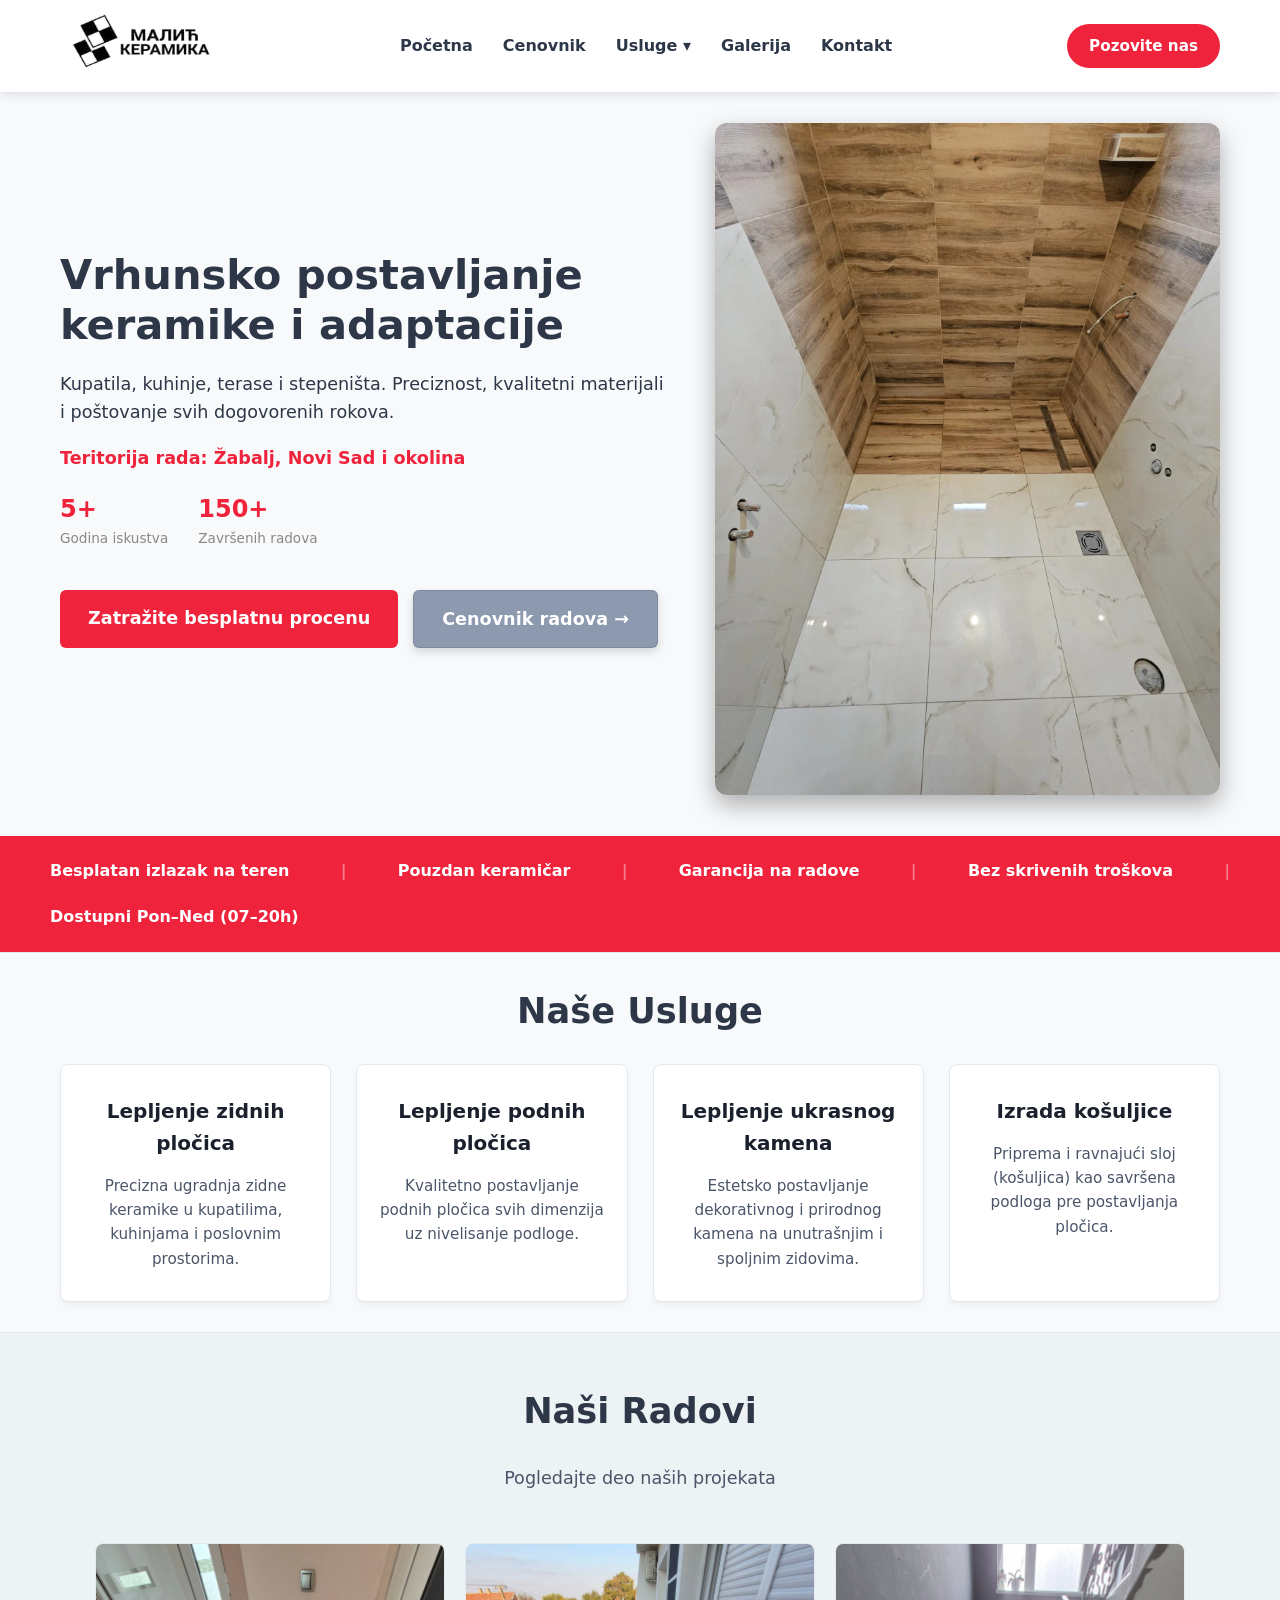
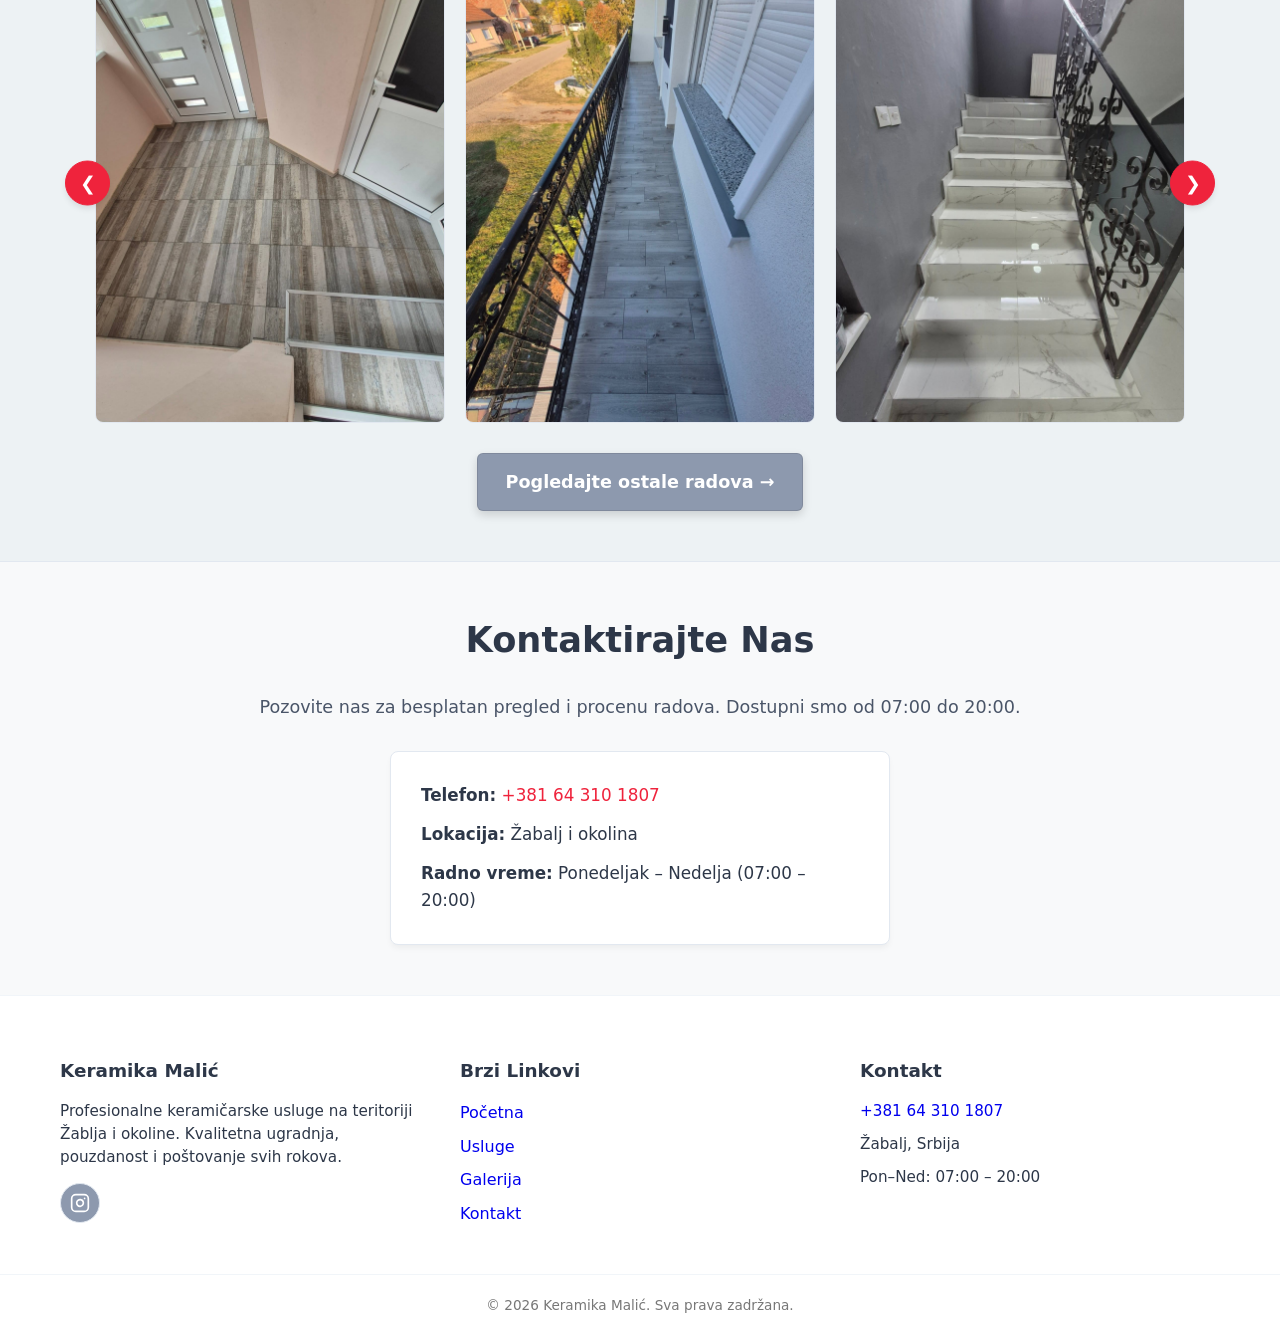
==== commit 7c19bfd4: "Add new homepage header with image, add feature bar and small css fixes" ====
--- a/index.html
+++ b/index.html
@@ -36,17 +36,53 @@
       <div class="nav-action">
         <a href="tel:+381643101807" class="btn-call">Pozovite nas</a>
       </div>
-
     </div>
   </nav>
 
   <header class="hero">
-    <div class="container hero-content">
-      <h1>Vrhunsko postavljanje keramike</h1>
-      <p>Kupatila, kuhinje, terase i poslovni prostori. Preciznost, kvalitet i poštovanje dogovora.</p>
-      <a href="#contact" class="btn-primary">Zatražite besplatnu procenu</a>
+    <div class="container hero-container">
+      <div class="hero-text">
+        <h1>Vrhunsko postavljanje keramike i adaptacije</h1>
+        <p>Kupatila, kuhinje, terase i stepeništa. Preciznost, kvalitetni materijali i poštovanje svih dogovorenih rokova.</p>
+        
+        <p class="hero-location-text">Teritorija rada: Žabalj, Novi Sad i okolina</p>
+
+        <div class="hero-stats">
+          <div class="stat-box">
+            <span class="stat-num">5+</span>
+            <span class="stat-label">Godina iskustva</span>
+          </div>
+          <div class="stat-box">
+            <span class="stat-num">150+</span>
+            <span class="stat-label">Završenih radova</span>
+          </div>
+        </div>
+
+        <div class="hero-buttons">
+          <a href="#contact" class="btn-primary"> Zatražite besplatnu procenu</a>
+          <a href="pricing.html" class="btn-secondary">Cenovnik radova →</a>
+        </div>
+      </div>
+
+      <div class="hero-image-box">
+        <img src="images/works/slika (4).jpeg" alt="Keramika Malić Istaknuti Rad">
+      </div>
     </div>
   </header>
+
+  <section class="features-bar">
+    <div class="container features-container">
+      <div class="feature-item">Besplatan izlazak na teren</div>
+      <div class="feature-divider">|</div>
+      <div class="feature-item">Pouzdan keramičar</div>
+      <div class="feature-divider">|</div>
+      <div class="feature-item">Garancija na radove</div>
+      <div class="feature-divider">|</div>
+      <div class="feature-item">Bez skrivenih troškova</div>
+      <div class="feature-divider">|</div>
+      <div class="feature-item">Dostupni Pon–Ned (07–20h)</div>
+    </div>
+  </section>
 
   <section id="services" class="services-section">
     <div class="container">
--- a/style.css
+++ b/style.css
@@ -7,7 +7,7 @@
   --coffee-bean: #FFFFFF;      
   --rich-mahogany: #E2E8F0;    
   --black-cherry: #EF233C;    
-  --black: #FFFFFF;            
+  --white: #FFFFFF;            
   --shadow-grey: #F1F5F9;      
 }
 
@@ -31,12 +31,13 @@
 }
 
 .navbar {
-  background-color: var(--black);
+  background-color: var(--white);
   border-bottom: 1px solid var(--rich-mahogany);
   position: sticky;
   top: 0;
   z-index: 1000;
   padding: 12px 0;
+  box-shadow: 0 2px 10px rgba(0, 0, 0, 0.1);
 }
 
 .nav-container {
@@ -50,15 +51,6 @@
 
 .logo-link {
   text-decoration: none;
-}
-
-.logo-box {
-  padding: 6px 12px;
-  border-radius: 6px;
-  line-height: 1.1;
-  text-align: center;
-  background-color: var(--light-coral);
-  border: 1px solid var(--rich-mahogany);
 }
 
 .logo-img {
@@ -102,24 +94,128 @@
 }
 
 .hero {
-  background: linear-gradient(180deg, #FFFFFF 0%, var(--light-coral) 100%);
-  padding: 90px 0;
-  text-align: center;
+  padding: 10px 0 40px 0;
+  border-bottom: 1px solid var(--shadow-grey);
+}
+
+.hero-container { 
+  display: flex; 
+  align-items: center;
+  justify-content: space-between; 
+  gap: 50px; 
+} 
+
+.hero-text { 
+  flex: 1.2; 
+  display: flex; 
+  flex-direction: column; 
+} 
+
+.hero-text h1 { 
+  font-size: 2.6rem; 
+  font-weight: 800; 
+  line-height: 1.2; 
+  margin-bottom: 20px;
+} 
+
+.hero-text p { 
+  font-size: 1.1rem; 
+  margin-bottom: 18px;
+  line-height: 1.6; 
+} 
+
+.hero-location-text {
+  font-size: 0.95rem;
+  color: var(--bright-red);
+  font-weight: 600;
+  margin-bottom: 35px;
+}
+
+.hero-stats { 
+  display: flex; 
+  gap: 30px; 
+  margin-bottom: 40px;
+}
+
+.stat-box {
+  display: flex;
+  flex-direction: column;
+}
+
+.stat-num {
+  font-size: 1.5rem;
+  font-weight: 800;
+  color: var(--bright-red);
+}
+
+.stat-label {
+  font-size: 0.85rem;
+  color: #888;
+}
+
+.hero-buttons {
+  display: flex;
+  gap: 15px;
+  flex-wrap: wrap;
+}
+
+.btn-secondary { 
+text-decoration: none; 
+  background-color: var(--smoky-rose); 
+  color: #ffffff; 
+  padding: 14px 28px; 
+  border-radius: 6px; 
+  font-weight: bold; 
+  font-size: 1.1rem; 
+  display: inline-block; 
+  border: 1px solid rgba(0, 0, 0, 0.1);
+  box-shadow: 0 4px 10px rgba(0, 0, 0, 0.15);
+  transition: all 0.3s ease;
+} 
+
+.btn-secondary:hover { 
+  background-color: #6c7a90;
+}
+
+.hero-image-box {
+  flex: 1;
+  max-width: 580px;
+  height: auto;
+  border-radius: 12px;
+  overflow: hidden;
+  box-shadow: 0 10px 25px rgba(0, 0, 0, 0.3);
+  margin-top: 20px; 
+}
+
+.hero-image-box img {
+  width: 100%;
+  height: auto;
+  display: block;
+  object-fit: cover;
+}
+
+.features-bar {
+  background-color: var(--bright-red);
+  width: 100%;
   border-bottom: 1px solid var(--rich-mahogany);
-}
-
-.hero-content h1 {
-  font-size: 2.8rem;
-  margin-bottom: 15px;
-  color: #1A202C;
-  font-weight: 800;
-}
-
-.hero-content p {
-  font-size: 1.2rem;
-  color: #4A5568;
-  max-width: 650px;
-  margin: 0 auto 30px auto;
+  padding: 22px 30px; 
+}
+
+.features-container {
+  display: flex;
+  justify-content: space-between;
+  align-items: center;
+  flex-wrap: wrap;
+  gap: 20px;
+  max-width: 1400px; 
+  margin: 0 auto;
+  color: var(--white);
+  font-size: 1rem;
+  font-weight: 650;
+}
+
+.feature-divider {
+  color: rgba(255, 255, 255, 0.4); 
 }
 
 .btn-primary {
@@ -139,14 +235,22 @@
 }
 
 .services-section {
-  padding: 80px 0;
+  padding: 30px 0;
 }
 
 .section-title {
   text-align: center;
   font-size: 2.2rem;
-  margin-bottom: 50px;
-  color: #1A202C;
+  margin-top: 0px;
+  margin-bottom: 25px;
+  position: relative;
+}
+
+.section-title-gallery {
+  text-align: center;
+  font-size: 2.2rem;
+  margin-bottom: 35px;
+  margin-top: 25px;
   position: relative;
 }
 
@@ -184,7 +288,7 @@
 
 .gallery-section {
   background-color: var(--light-coral);
-  padding: 80px 0;
+  padding: 50px 0;
   text-align: center;
   border-top: 1px solid var(--rich-mahogany);
   border-bottom: 1px solid var(--rich-mahogany);
@@ -270,9 +374,9 @@
   position: absolute;
   top: 50%;
   transform: translateY(-50%);
-  background-color: #FFFFFF;
-  color: #1A202C;
-  border: 1px solid var(--rich-mahogany);
+  background-color: var(--bright-red);
+  color: #ffffff; 
+  border: 1px solid var(--bright-red);
   font-size: 1.2rem;
   width: 45px;
   height: 45px;
@@ -287,9 +391,9 @@
 }
 
 .carousel-btn:hover {
-  background-color: var(--bright-red);
-  color: white;
-  border: 1px solid var(--bright-red);
+  background-color: var(--mahogany-red);
+  color: #ffffff;
+  border: 1px solid var(--mahogany-red);
   transform: translateY(-50%) scale(1.1);
 }
 
@@ -302,7 +406,7 @@
 }
 
 .contact-section {
-  padding: 80px 0;
+  padding: 50px 0;
   text-align: center;
 }
 
@@ -341,7 +445,7 @@
 }
 
 footer {
-  background-color: var(--black);
+  background-color: var(--white);
   padding: 60px 0 20px 0;
   border-top: 1px solid var(--shadow-grey);
 }
@@ -501,6 +605,10 @@
   margin-top: 50px;
 }
 
+.gallery-cta {
+  margin-top: 20px;
+}
+
 .cta-box {
   max-width: 800px;
   background-color: var(--shadow-grey);
@@ -536,7 +644,7 @@
   position: absolute;
   top: 100%;
   left: 0;
-  background-color: var(--black);
+  background-color: var(--white);
   border: 1px solid var(--rich-mahogany);
   list-style: none;
   padding: 10px 0;
@@ -628,9 +736,98 @@
   margin-bottom: 20px;
 }
 
-@media (max-width: 768px) {
-  .service-content-box {
-    padding: 30px 20px;
+.gallery-card {
+  position: relative;
+  overflow: hidden;
+  cursor: pointer;
+}
+
+.gallery-card img {
+  width: 100%;
+  height: 100%;
+  object-fit: cover;
+  display: block;
+  transition: transform 0.4s ease;
+}
+
+.gallery-card:hover img {
+  transform: scale(1.1);
+}
+
+.gallery-overlay {
+  position: absolute;
+  top: 0;
+  left: 0;
+  width: 100%;
+  height: 100%;
+  background: rgba(7, 7, 7, 0.22);
+  display: flex;
+  flex-direction: column;
+  justify-content: center;
+  justify-content: flex-end; 
+  align-items: flex-start; 
+  padding: 20px;
+  opacity: 0;
+  transition: opacity 0.3s ease;
+}
+
+.gallery-card:hover .gallery-overlay {
+  opacity: 1;
+}
+
+.gallery-overlay h3 {
+  color: #ffffff;
+  font-size: 1.3rem;
+  font-weight: 700;
+  margin-bottom: 8px;
+  transform: translateY(15px);
+  transition: transform 0.3s ease;
+}
+
+.gallery-overlay p {
+  color: var(--light-coral);
+  font-size: 0.95rem;
+  transform: translateY(15px);
+  transition: transform 0.3s ease;
+}
+
+.gallery-card:hover .gallery-overlay h3,
+.gallery-card:hover .gallery-overlay p {
+  transform: translateY(0);
+}
+
+@media (max-width: 900px) {
+  .hero-container {
+    flex-direction: column;
+    text-align: center;
+    gap: 30px;
+  }
+
+  .hero-text {
+    align-items: center;
+  }
+
+  .hero-stats {
+    justify-content: center;
+  }
+
+  .hero-buttons {
+    justify-content: center;
+  }
+
+  .hero-image-box {
+    width: 100%;
+    max-width: 100%;
+    height: auto;
+  }
+
+  .features-container {
+    justify-content: center;
+    text-align: center;
+  }
+  
+  .feature-divider {
+    display: none; 
   }
 }
 
@@ -638,19 +835,24 @@
   .nav-container {
     flex-direction: column;
     gap: 15px;
-
-  }
+  }
+
   .nav-links {
     gap: 15px;
     font-size: 0.9rem;
-  }
-  .hero-content h1 {
+    flex-wrap: wrap;
+    justify-content: center;
+  }
+
+  .hero-text h1 {
     font-size: 2rem;
   }
-}
-
-@media (max-width: 768px) {
+
   .carousel-btn {
     display: none;
   }
+
+  .service-content-box {
+    padding: 30px 20px;
+  }
 }
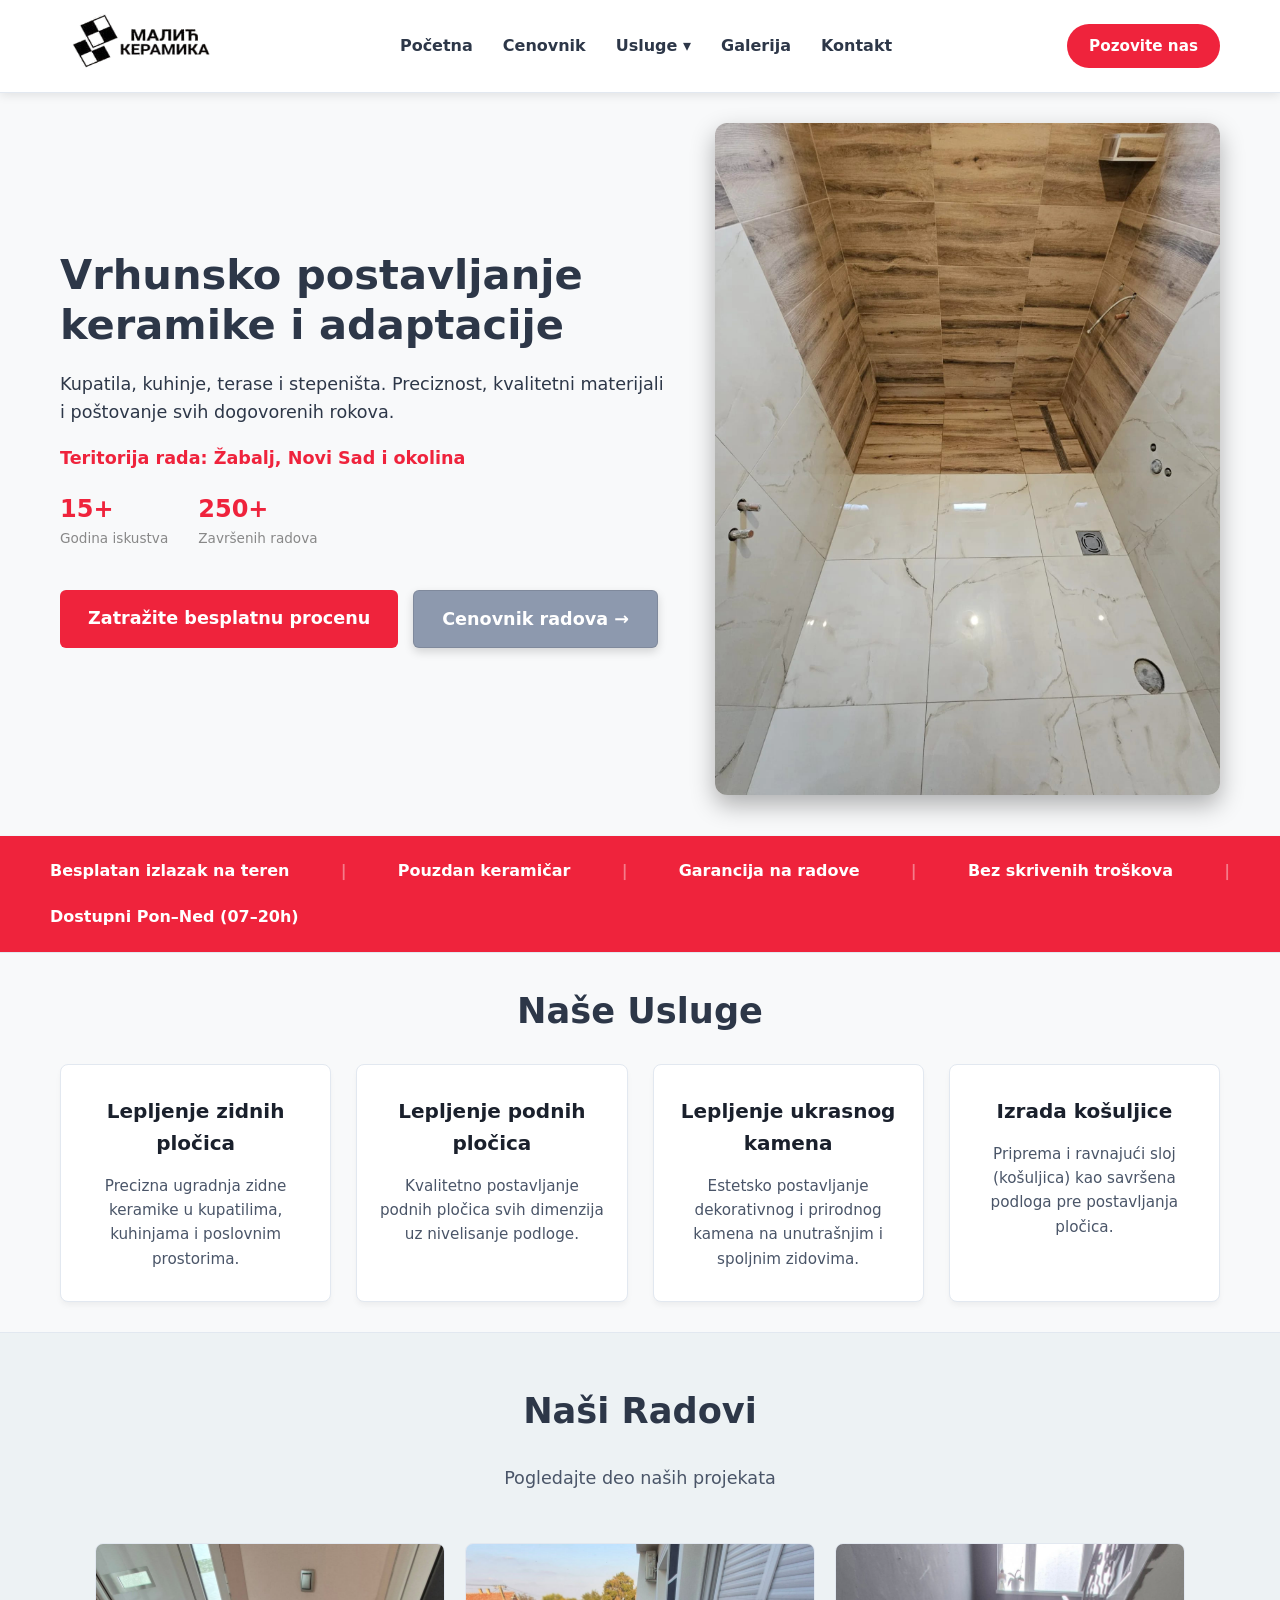
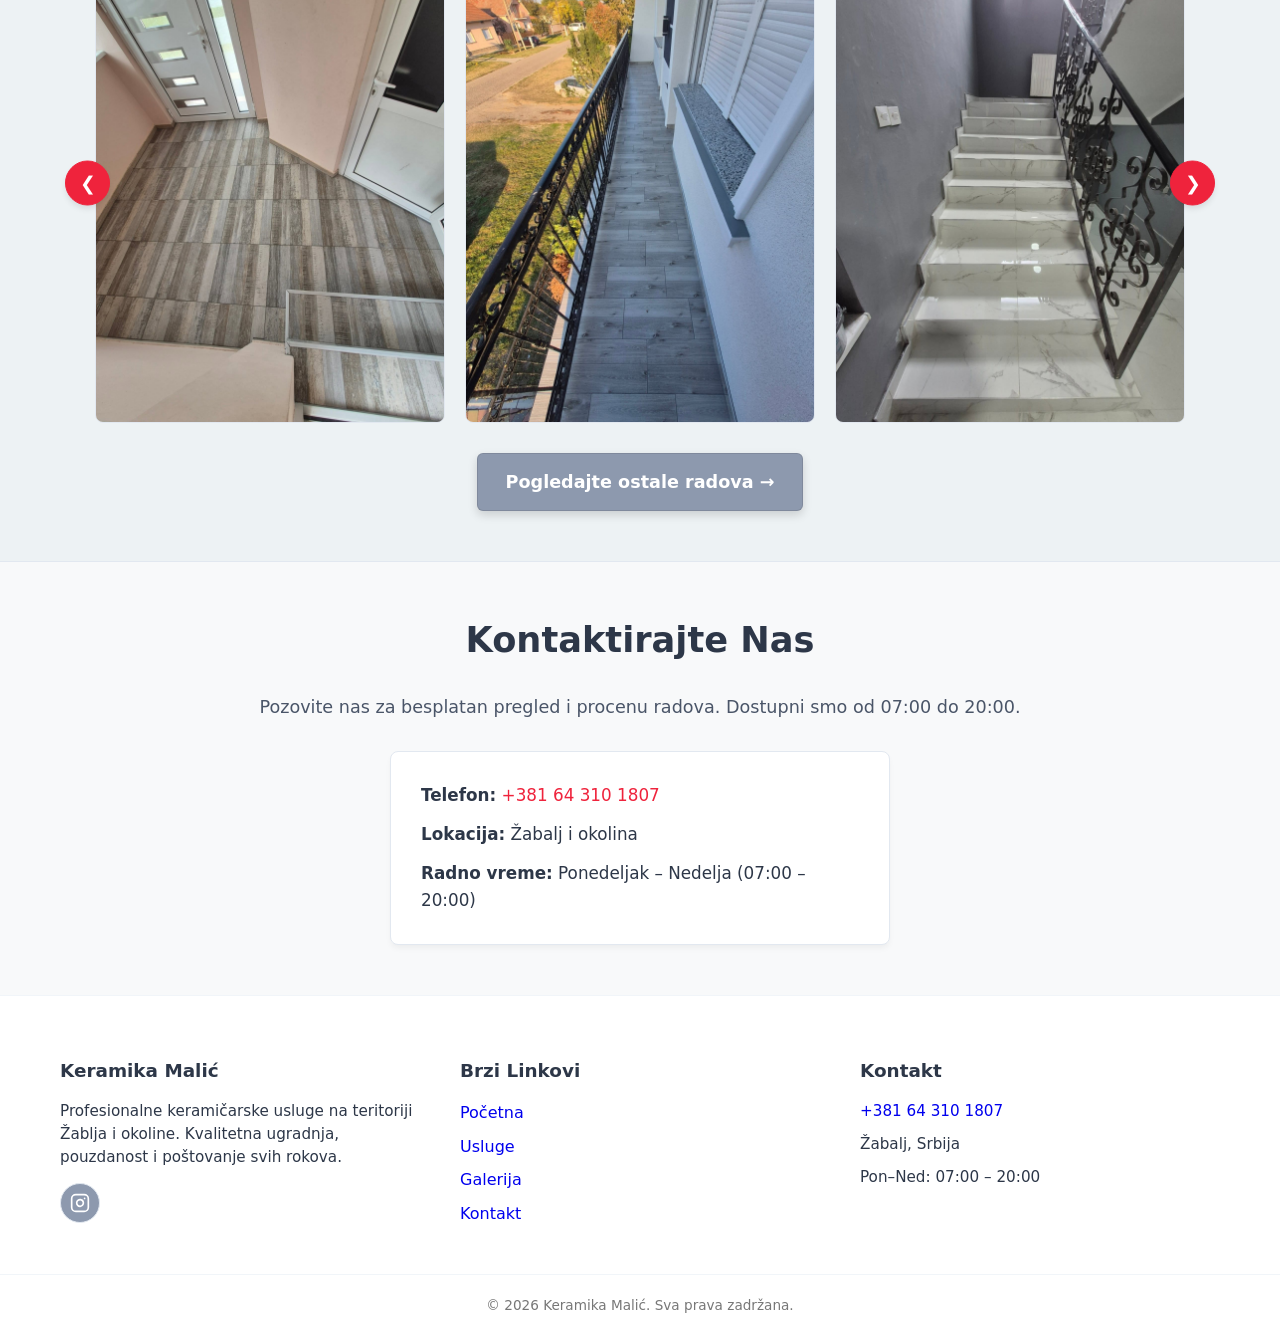
==== commit 41d6a179: "Expand pricing page with FAQ and price inclusion" ====
--- a/index.html
+++ b/index.html
@@ -49,11 +49,11 @@
 
         <div class="hero-stats">
           <div class="stat-box">
-            <span class="stat-num">5+</span>
+            <span class="stat-num">15+</span>
             <span class="stat-label">Godina iskustva</span>
           </div>
           <div class="stat-box">
-            <span class="stat-num">150+</span>
+            <span class="stat-num">250+</span>
             <span class="stat-label">Završenih radova</span>
           </div>
         </div>
--- a/style.css
+++ b/style.css
@@ -578,6 +578,169 @@
   font-size: 0.95rem;
 }
 
+/* --- STRANICA CENOVNIKA --- */
+.pricing-page-section {
+  padding: 60px 0;
+  text-align: center;
+}
+
+.pricing-subtitle {
+  margin-bottom: 40px;
+  font-size: 1.1rem;
+  color: #4A5568;
+}
+
+.pricing-grid {
+  display: grid;
+  grid-template-columns: repeat(auto-fit, minmax(300px, 1fr));
+  gap: 25px;
+  margin-bottom: 50px;
+}
+
+.pricing-card {
+  background-color: #FFFFFF;
+  border: 1px solid var(--rich-mahogany);
+  padding: 35px 25px;
+  border-radius: 8px;
+  text-align: center;
+  box-shadow: 0 4px 6px -1px rgba(0, 0, 0, 0.05);
+  transition: transform 0.3s ease, border-color 0.3s ease;
+  display: flex;
+  flex-direction: column;
+  justify-content: space-between;
+}
+
+.pricing-card:hover {
+  transform: translateY(-5px);
+  border-color: var(--bright-red);
+}
+
+.pricing-card h3 {
+  font-size: 1.3rem;
+  margin-bottom: 15px;
+  color: #1A202C;
+}
+
+.pricing-card .price {
+  font-size: 2rem;
+  font-weight: 800;
+  color: var(--bright-red);
+  margin-bottom: 15px;
+}
+
+.pricing-card .price .unit {
+  font-size: 1rem;
+  font-weight: 400;
+  color: #718096;
+}
+
+.pricing-card p {
+  color: #4A5568;
+  font-size: 0.95rem;
+}
+
+.highlight-card {
+  border: 2px solid var(--bright-red);
+  background: linear-gradient(135deg, #FFFFFF 0%, #FFF5F5 100%);
+}
+
+.pricing-cta-box {
+  background-color: #FFFFFF;
+  border: 1px solid var(--rich-mahogany);
+  padding: 30px;
+  border-radius: 8px;
+  max-width: 700px;
+  margin: 0 auto;
+  box-shadow: 0 4px 6px -1px rgba(0, 0, 0, 0.05);
+}
+
+.pricing-cta-box p {
+  font-size: 1.1rem;
+  margin-bottom: 20px;
+  color: #2D3748;
+}
+
+/* Naslovi sporednih sekcija */
+.sub-section-title {
+  text-align: center;
+  font-size: 1.8rem;
+  margin: 50px 0 30px 0;
+  color: #1A202C;
+}
+
+/* Sekcija: Šta je uvek uključeno u cenu */
+.included-grid {
+  display: grid;
+  grid-template-columns: repeat(auto-fit, minmax(280px, 1fr));
+  gap: 25px;
+  margin-bottom: 60px;
+}
+
+.included-box {
+  background-color: #FFFFFF;
+  border: 1px solid var(--rich-mahogany);
+  padding: 25px 20px;
+  border-radius: 8px;
+  text-align: center;
+  box-shadow: 0 4px 6px -1px rgba(0, 0, 0, 0.05);
+  transition: transform 0.3s ease;
+}
+
+.included-box:hover {
+  transform: translateY(-3px);
+}
+
+.included-box h3 {
+  font-size: 1.15rem;
+  margin-bottom: 10px;
+  color: #1A202C;
+  font-weight: 700;
+}
+
+.included-box p {
+  font-size: 0.95rem;
+  color: #4A5568;
+  line-height: 1.5;
+}
+
+/* Sekcija: Često postavljana pitanja (FAQ Harmonika) */
+.faq-section {
+  max-width: 850px;
+  margin: 0 auto 60px auto;
+}
+
+.faq-accordion {
+  display: flex;
+  flex-direction: column;
+  gap: 15px;
+}
+
+.faq-item {
+  background-color: #FFFFFF;
+  border: 1px solid var(--rich-mahogany);
+  border-radius: 8px;
+  padding: 16px 20px;
+  text-align: left;
+  box-shadow: 0 2px 4px rgba(0,0,0,0.03);
+}
+
+.faq-question {
+  font-size: 1.05rem;
+  font-weight: 700;
+  color: #1A202C;
+  cursor: pointer;
+  outline: none;
+}
+
+.faq-answer {
+  margin-top: 12px;
+  font-size: 0.95rem;
+  color: #4A5568;
+  line-height: 1.6;
+  border-top: 1px solid var(--rich-mahogany);
+  padding-top: 12px;
+}
+
 .highlight-card {
   border-color: var(--bright-red);
   background: linear-gradient(135deg, var(--shadow-grey) 0%, var(--coffee-bean) 100%);
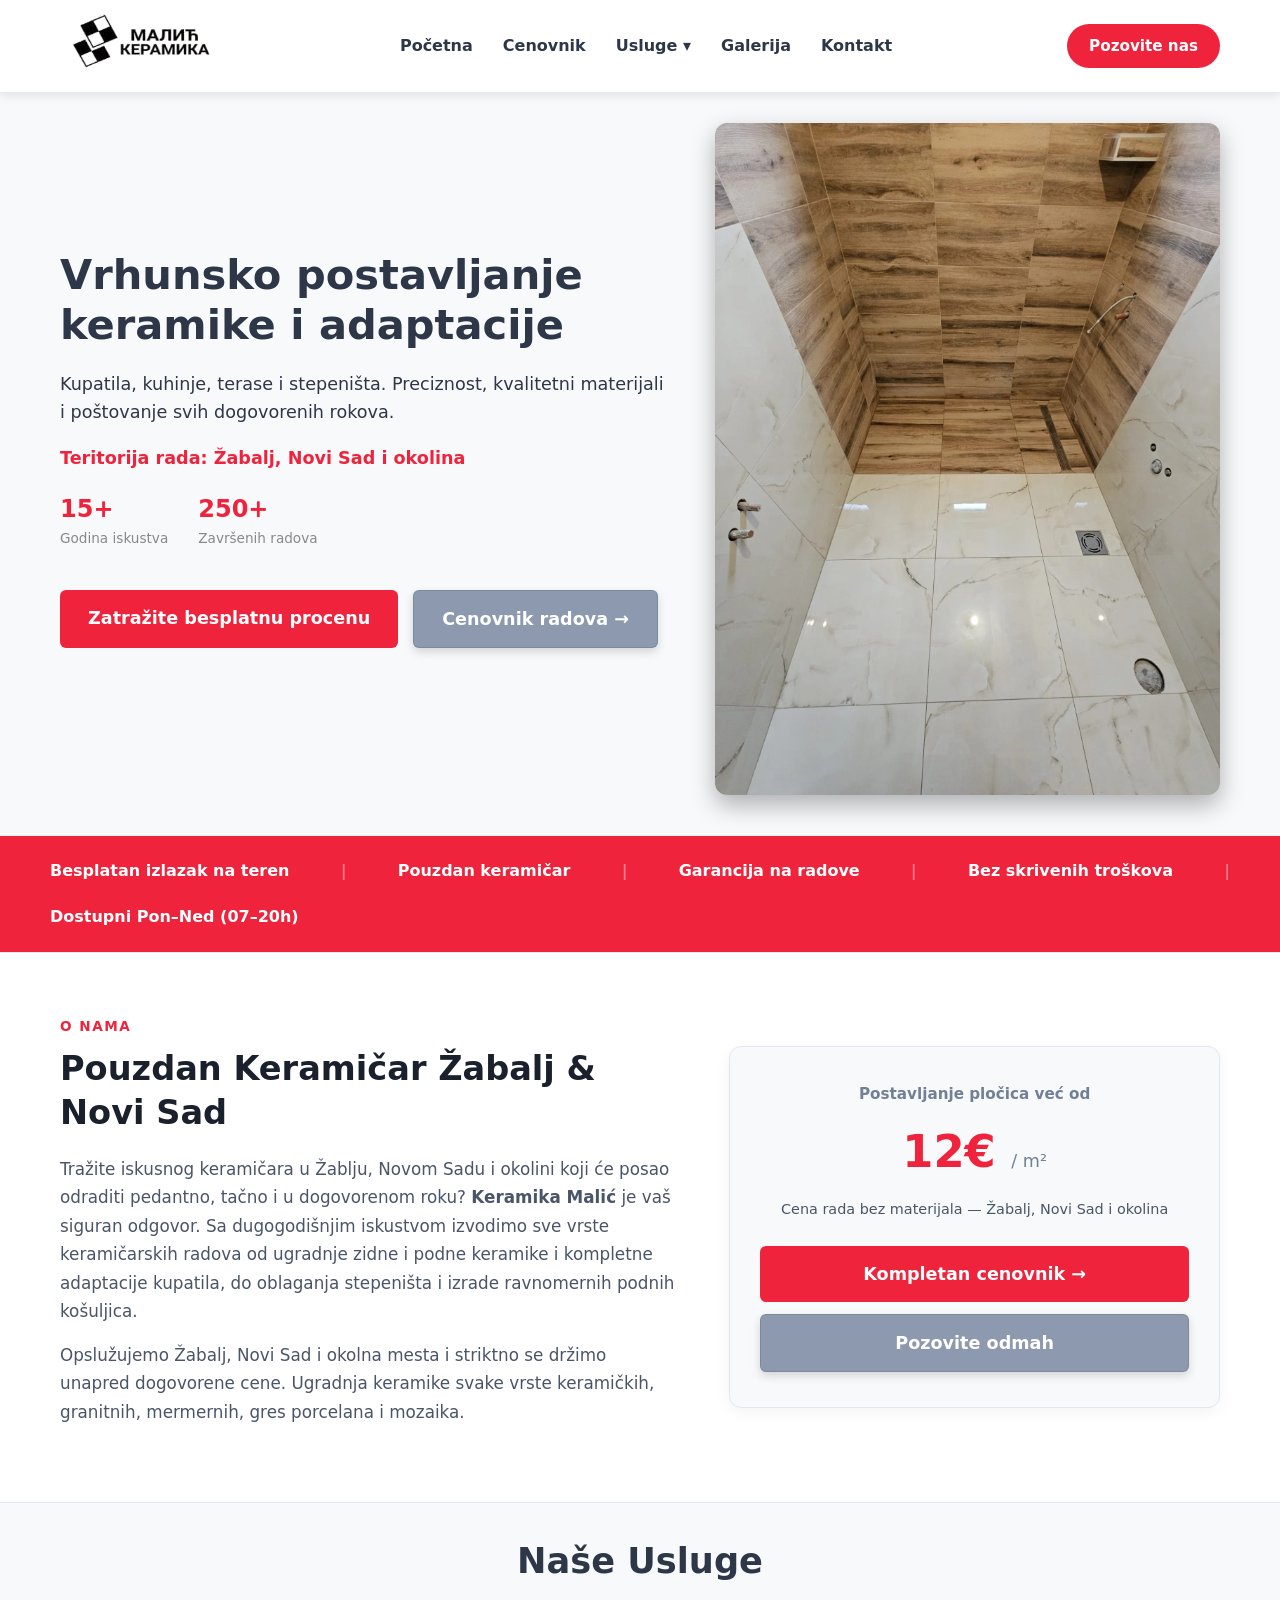
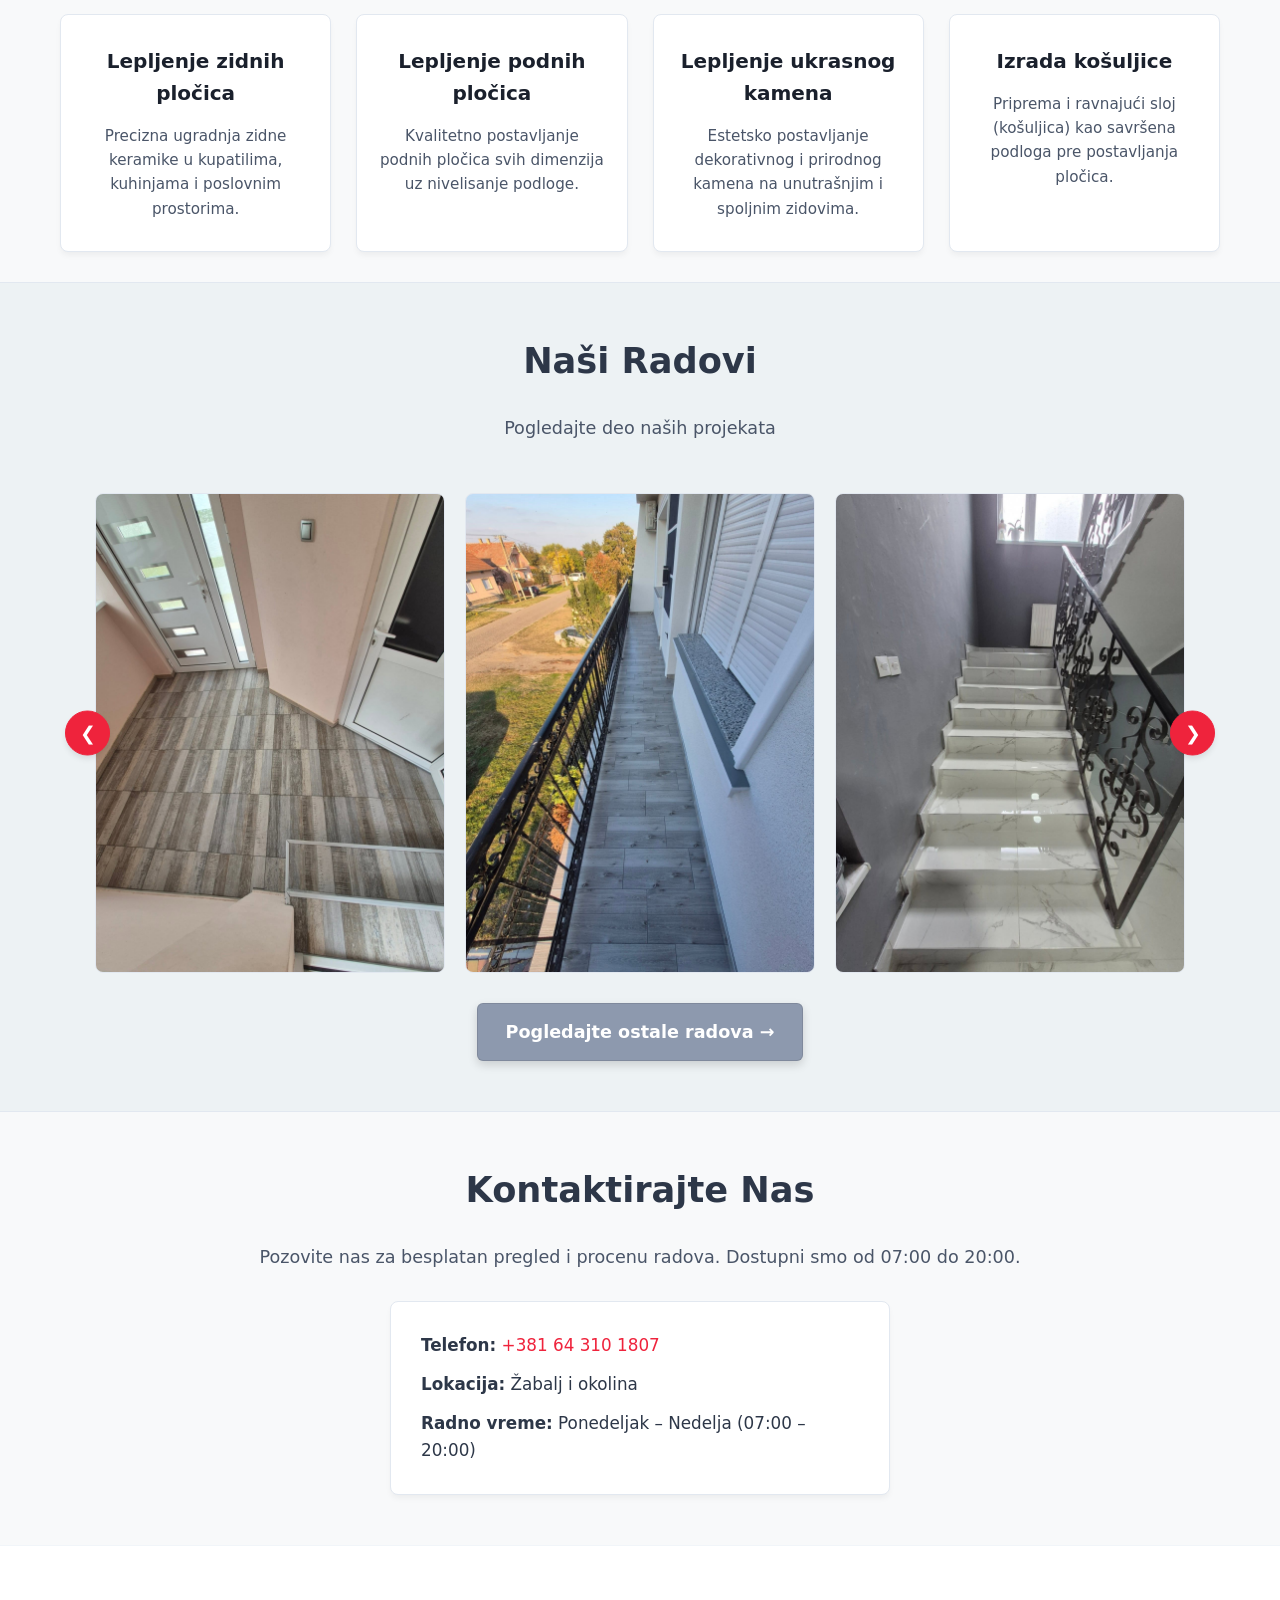
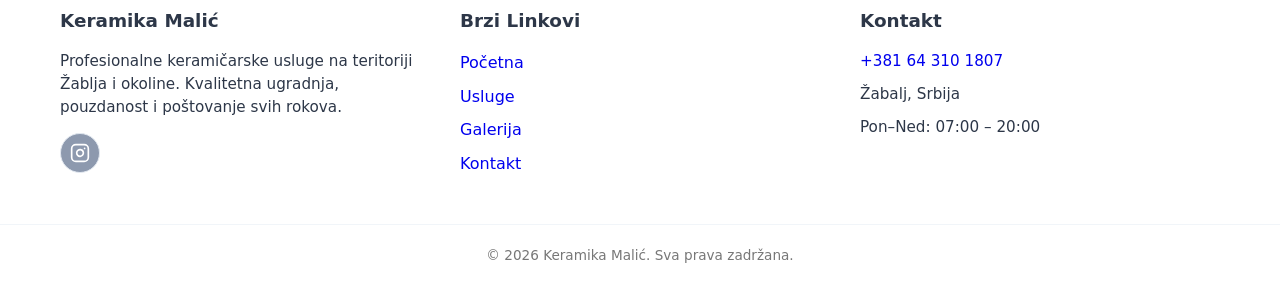
==== commit 7d66041f: "Add about section on homepage" ====
--- a/index.html
+++ b/index.html
@@ -84,6 +84,30 @@
     </div>
   </section>
 
+  <section class="about-section">
+    <div class="container about-container">
+      
+      <div class="about-text-content">
+        <span class="about-badge">O NAMA</span>
+        <h2>Pouzdan Keramičar Žabalj & Novi Sad</h2>
+        <p>Tražite iskusnog keramičara u Žablju, Novom Sadu i okolini koji će posao odraditi pedantno, tačno i u dogovorenom roku? <strong>Keramika Malić</strong> je vaš siguran odgovor. Sa dugogodišnjim iskustvom izvodimo sve vrste keramičarskih radova od ugradnje zidne i podne keramike i kompletne adaptacije kupatila, do oblaganja stepeništa i izrade ravnomernih podnih košuljica.</p>
+        <p>Opslužujemo Žabalj, Novi Sad i okolna mesta i striktno se držimo unapred dogovorene cene. Ugradnja keramike svake vrste keramičkih, granitnih, mermernih, gres porcelana i mozaika.</p>
+      </div>
+
+      <div class="about-price-card">
+        <span class="card-subtitle">Postavljanje pločica već od</span>
+        <div class="card-price">12€ <span>/ m²</span></div>
+        <p class="card-note">Cena rada bez materijala — Žabalj, Novi Sad i okolina</p>
+        
+        <div class="card-actions">
+          <a href="pricing.html" class="btn-primary">Kompletan cenovnik →</a>
+          <a href="tel:+381643101807" class="btn-secondary">Pozovite odmah</a>
+        </div>
+      </div>
+
+    </div>
+  </section>
+
   <section id="services" class="services-section">
     <div class="container">
       <h2 class="section-title">Naše Usluge</h2>
--- a/style.css
+++ b/style.css
@@ -578,7 +578,6 @@
   font-size: 0.95rem;
 }
 
-/* --- STRANICA CENOVNIKA --- */
 .pricing-page-section {
   padding: 60px 0;
   text-align: center;
@@ -660,7 +659,6 @@
   color: #2D3748;
 }
 
-/* Naslovi sporednih sekcija */
 .sub-section-title {
   text-align: center;
   font-size: 1.8rem;
@@ -668,7 +666,6 @@
   color: #1A202C;
 }
 
-/* Sekcija: Šta je uvek uključeno u cenu */
 .included-grid {
   display: grid;
   grid-template-columns: repeat(auto-fit, minmax(280px, 1fr));
@@ -703,7 +700,90 @@
   line-height: 1.5;
 }
 
-/* Sekcija: Često postavljana pitanja (FAQ Harmonika) */
+
+.about-section {
+  padding: 60px 0;
+  background-color: var(--white);
+  border-bottom: 1px solid var(--rich-mahogany);
+}
+
+.about-container {
+  display: flex;
+  align-items: center;
+  justify-content: space-between;
+  gap: 50px;
+}
+
+.about-text-content {
+  flex: 1.3;
+}
+
+.about-badge {
+  display: inline-block;
+  font-size: 0.85rem;
+  font-weight: 800;
+  color: var(--bright-red);
+  letter-spacing: 1.5px;
+  margin-bottom: 10px;
+}
+
+.about-text-content h2 {
+  font-size: 2.1rem;
+  font-weight: 800;
+  color: #1A202C;
+  line-height: 1.3;
+  margin-bottom: 20px;
+}
+
+.about-text-content p {
+  font-size: 1.05rem;
+  color: #4A5568;
+  line-height: 1.7;
+  margin-bottom: 15px;
+}
+
+.about-price-card {
+  flex: 0.9;
+  background-color: var(--onyx);
+  border: 1px solid var(--rich-mahogany);
+  border-radius: 12px;
+  padding: 35px 30px;
+  text-align: center;
+  box-shadow: 0 4px 15px rgba(0, 0, 0, 0.05);
+}
+
+.card-subtitle {
+  font-size: 0.95rem;
+  color: #718096;
+  font-weight: 600;
+  display: block;
+}
+
+.card-price {
+  font-size: 2.8rem;
+  font-weight: 800;
+  color: var(--bright-red);
+  margin: 10px 0;
+}
+
+.card-price span {
+  font-size: 1.1rem;
+  font-weight: 500;
+  color: #718096;
+}
+
+.card-note {
+  font-size: 0.9rem;
+  color: #4A5568;
+  margin-bottom: 25px;
+}
+
+.card-actions {
+  display: flex;
+  flex-direction: column;
+  gap: 12px;
+}
+
 .faq-section {
   max-width: 850px;
   margin: 0 auto 60px auto;
@@ -1018,4 +1098,13 @@
   .service-content-box {
     padding: 30px 20px;
   }
+
+  .about-container {
+    flex-direction: column;
+    text-align: center;
+  }
+  
+  .about-price-card {
+    width: 100%;
+  }
 }
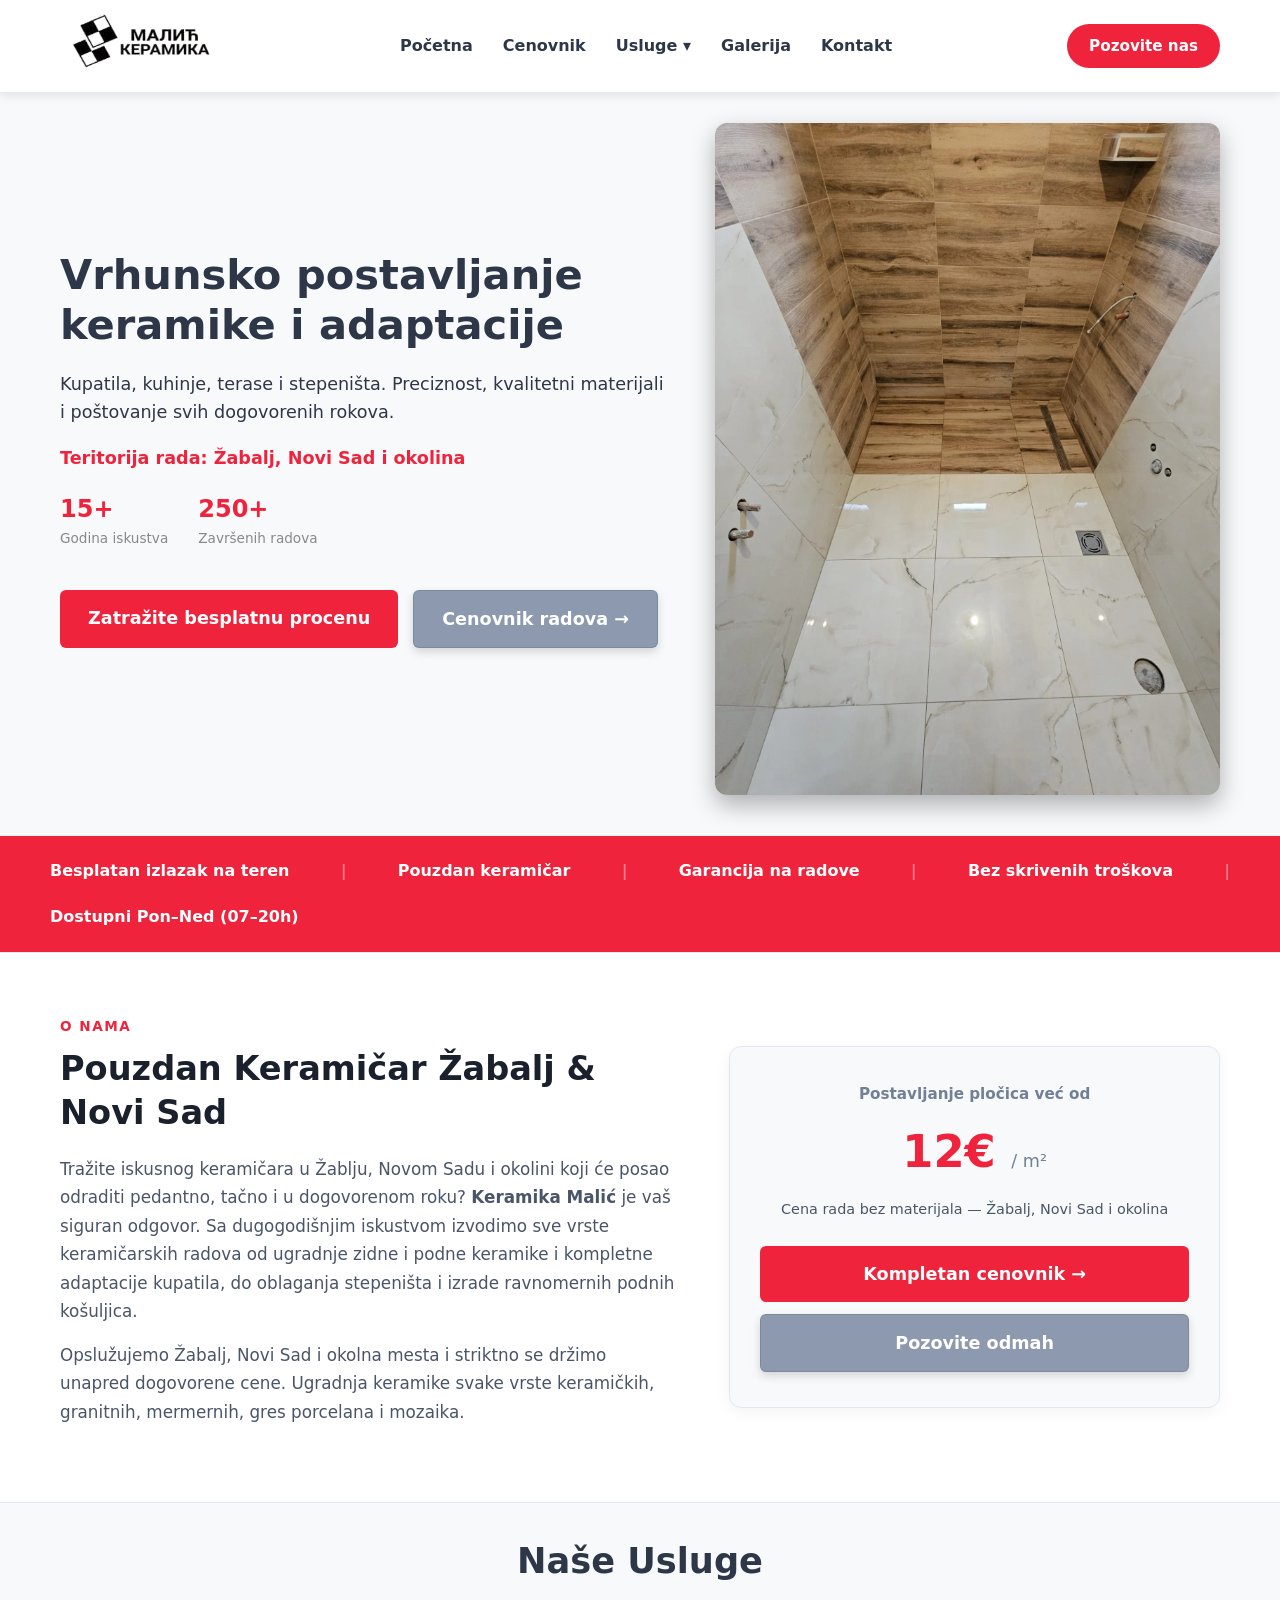
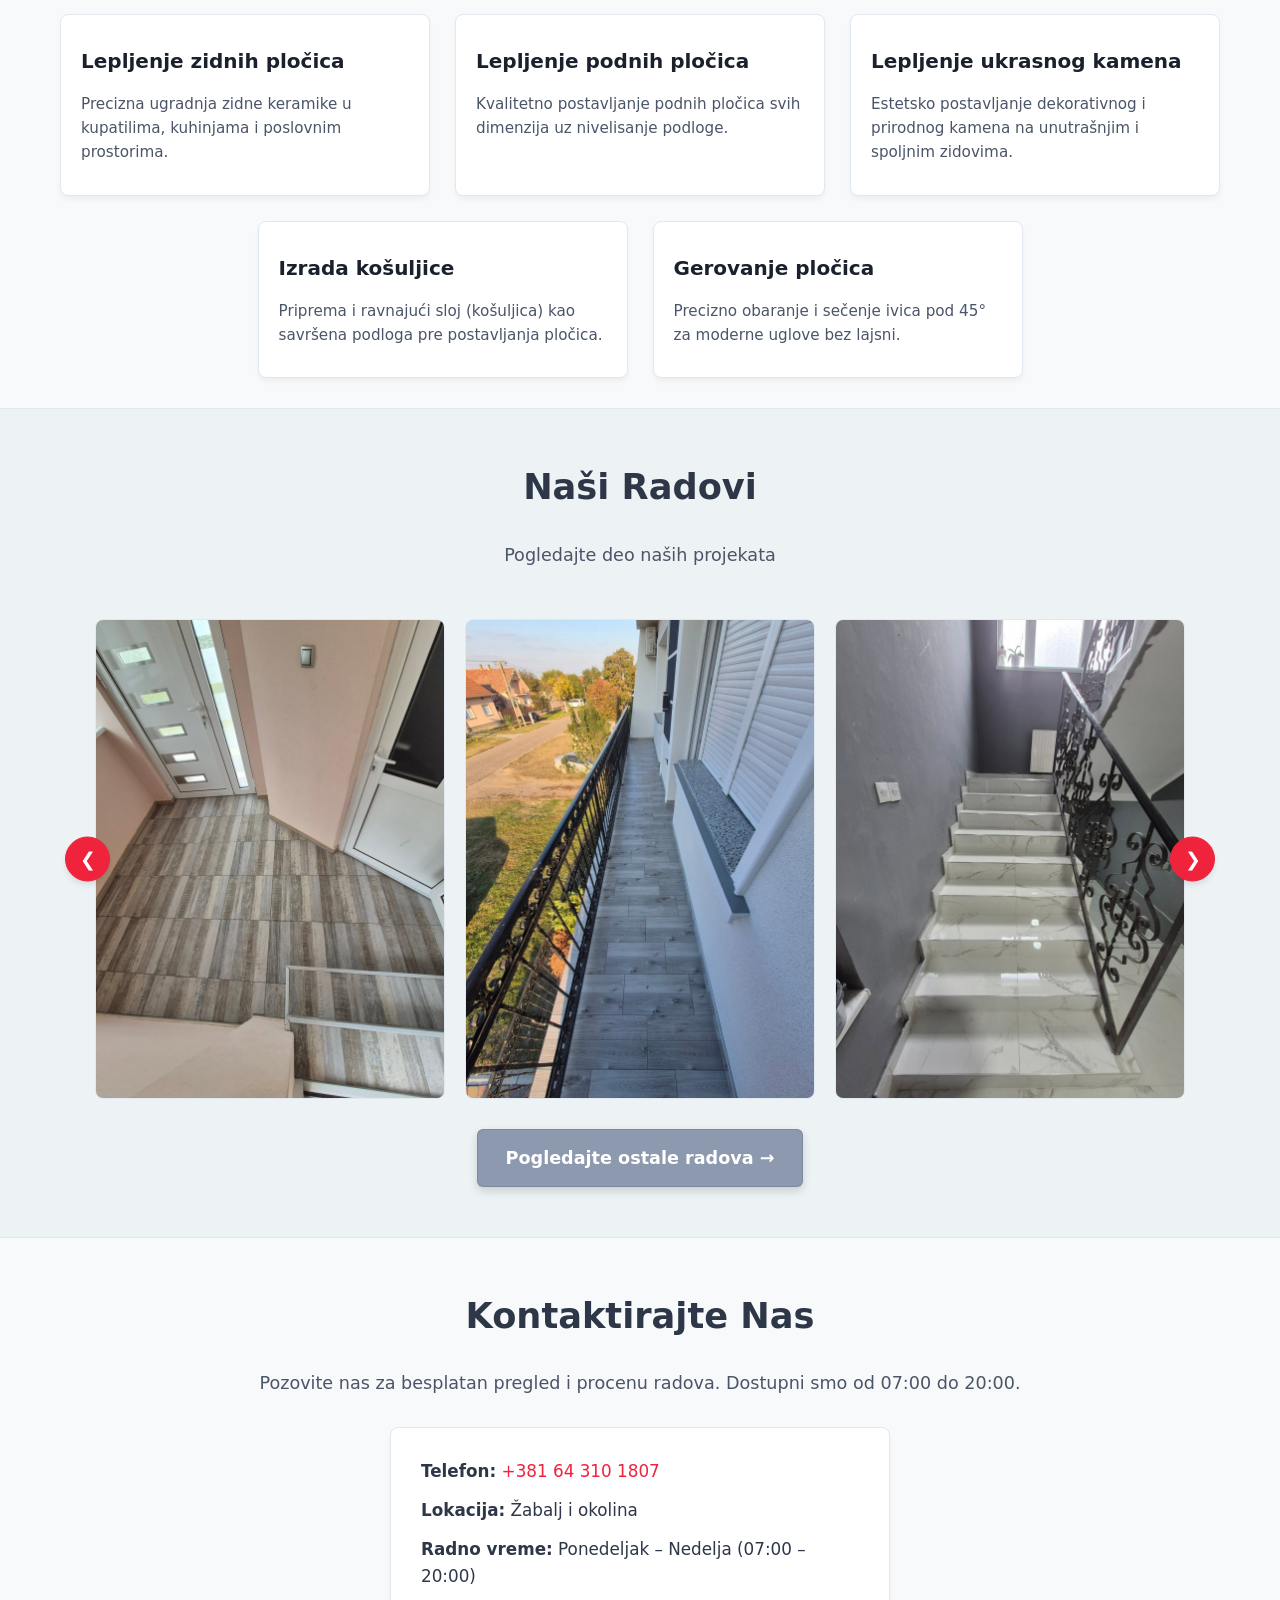
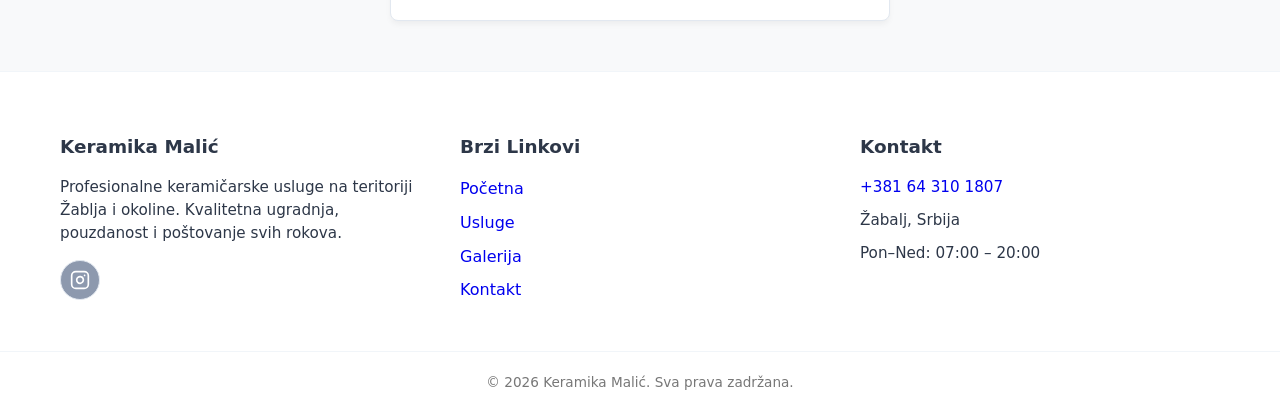
==== commit 68ff87b5: "Add new service" ====
--- a/index.html
+++ b/index.html
@@ -26,6 +26,7 @@
             <li><a href="tile-installation.html">Postavljanje pločica</a></li>
             <li><a href="stair-tiling.html">Oblaganje stepenica</a></li>
             <li><a href="terraces-balconies.html">Terasi i balkoni</a></li>
+            <li><a href="tile-making.html">Gerovanje pločica</a></li>
           </ul>
         </li>
 
@@ -134,6 +135,11 @@
           <p>Priprema i ravnajući sloj (košuljica) kao savršena podloga pre postavljanja pločica.</p>
         </div>
 
+        <div class="service-card">
+          <h3>Gerovanje pločica</h3>
+          <p>Precizno obaranje i sečenje ivica pod 45° za moderne uglove bez lajsni.</p>
+        </div>
+
       </div>
     </div>
   </section>
--- a/style.css
+++ b/style.css
@@ -256,18 +256,26 @@
 
 .services-grid {
   display: grid;
-  grid-template-columns: repeat(auto-fit, minmax(250px, 1fr));
+  grid-template-columns: repeat(6, 1fr);
   gap: 25px;
 }
 
 .service-card {
-  background-color: #FFFFFF;
+  grid-column: span 2;
+  background-color: var(--white);
   border: 1px solid var(--rich-mahogany);
   padding: 30px 20px;
   border-radius: 8px;
-  text-align: center;
   box-shadow: 0 4px 6px -1px rgba(0, 0, 0, 0.05);
-  transition: transform 0.3s ease, border-color 0.3s ease, box-shadow 0.3s ease;
+  transition: transform 0.3s ease, box-shadow 0.3s ease;
+}
+
+.service-card:nth-child(4) {
+  grid-column: 2 / span 2; 
+}
+
+.service-card:nth-child(5) {
+  grid-column: 4 / span 2; 
 }
 
 .service-card:hover {
@@ -1107,4 +1115,14 @@
   .about-price-card {
     width: 100%;
   }
+  
+  .services-grid {
+    grid-template-columns: 1fr;
+  }
+  
+  .service-card,
+  .service-card:nth-child(4),
+  .service-card:nth-child(5) {
+    grid-column: span 1;
+  }
 }
